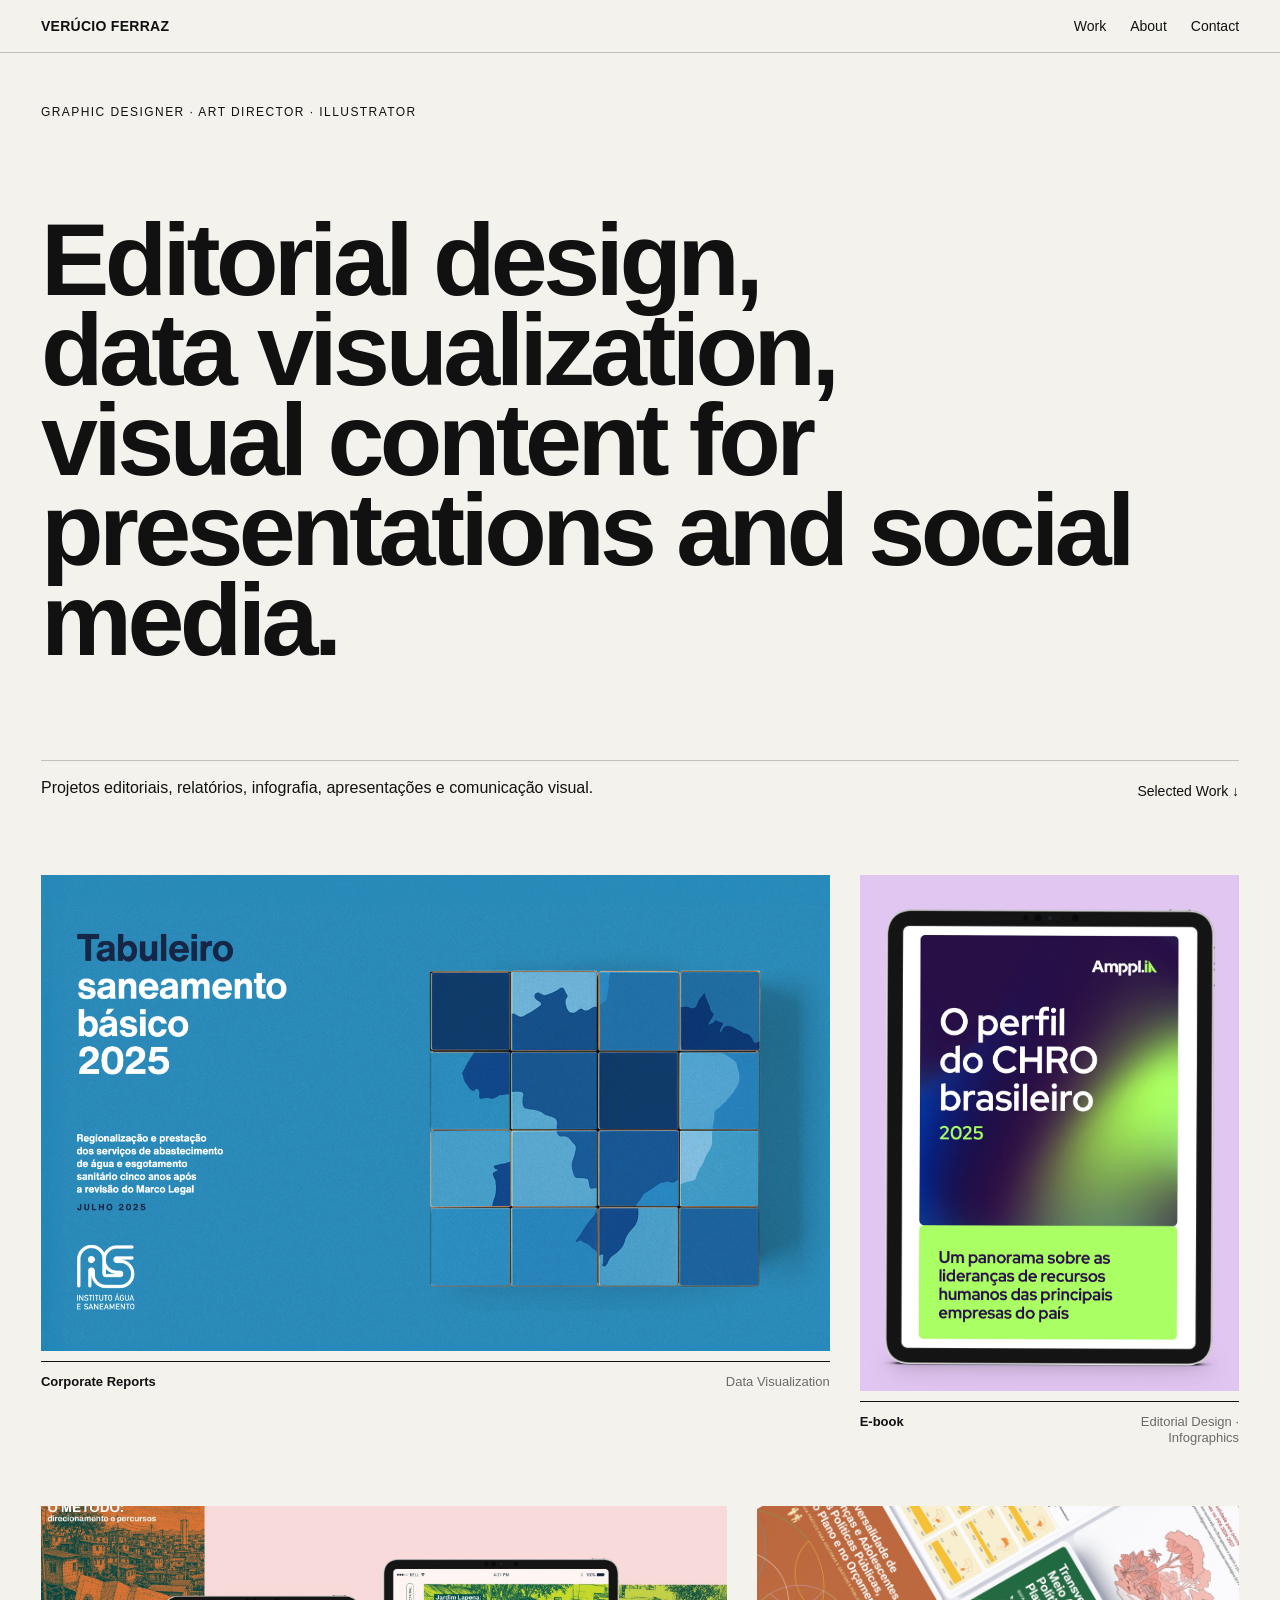
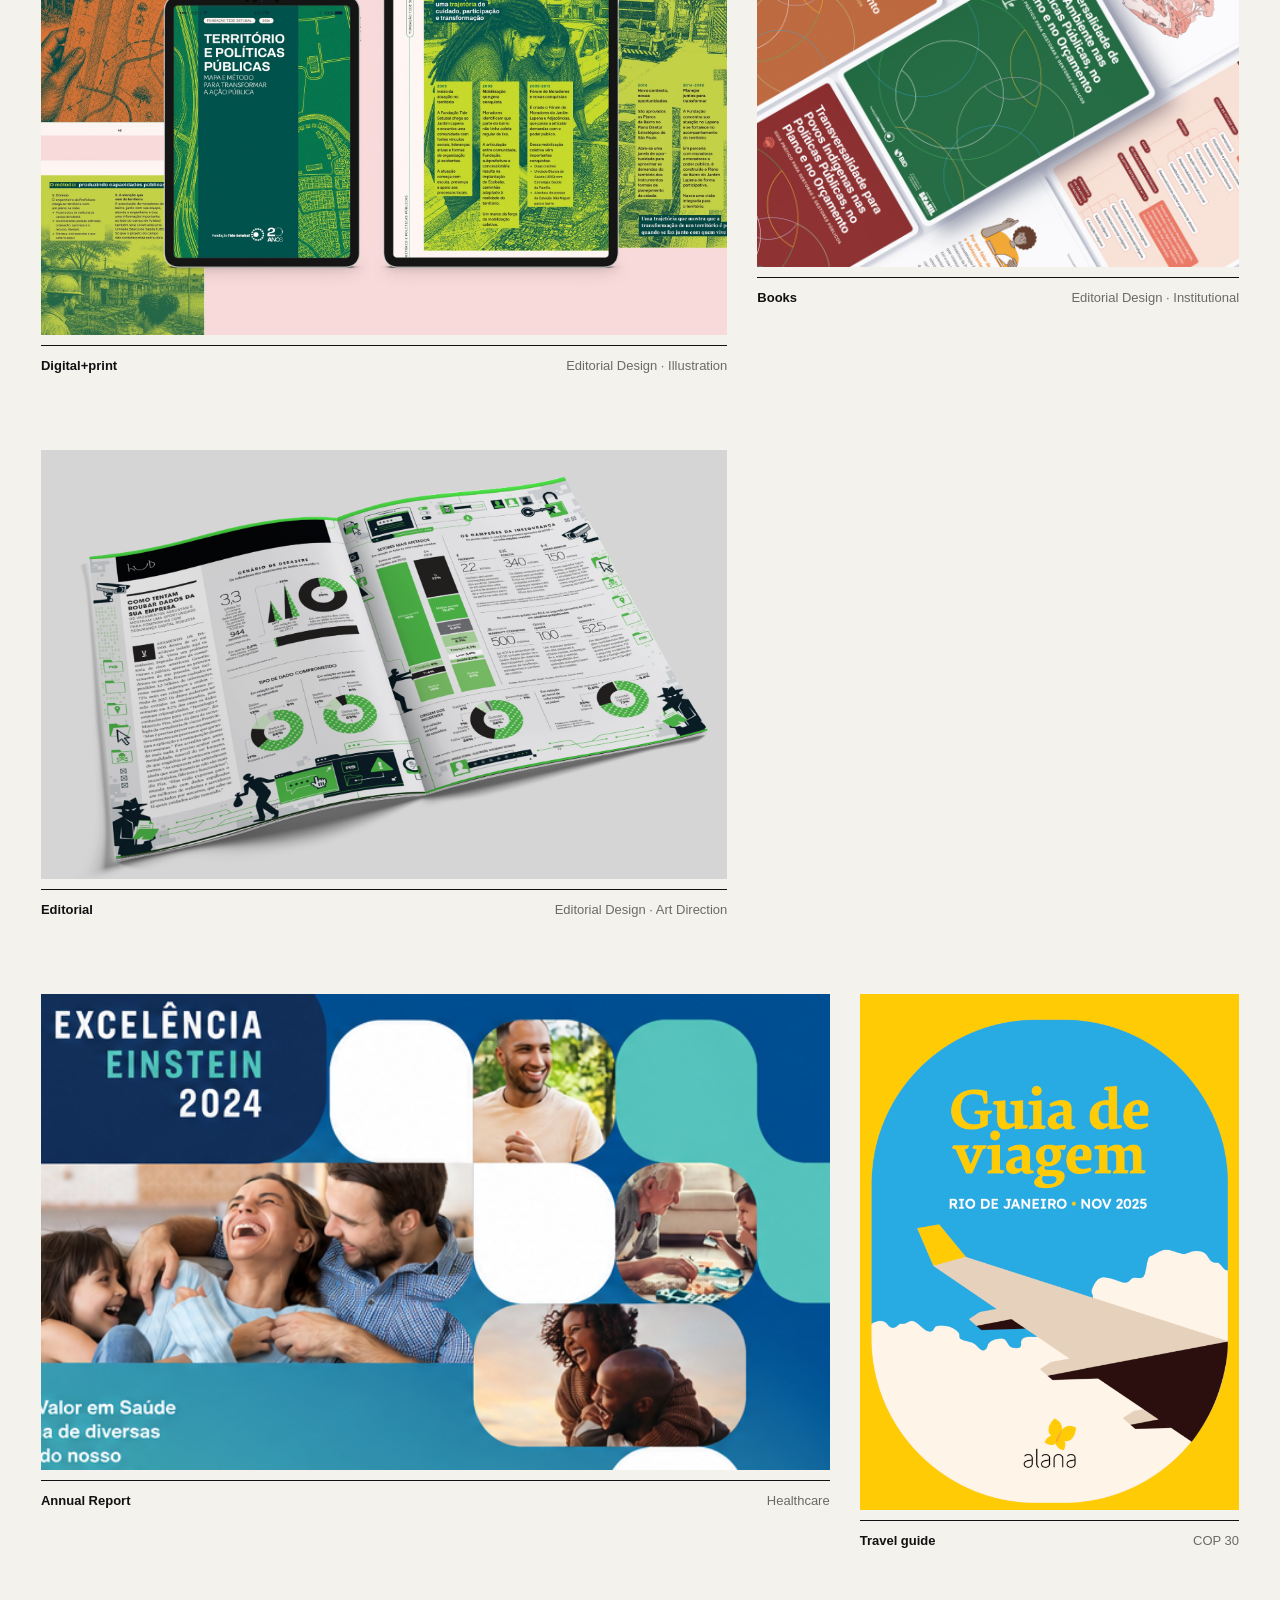
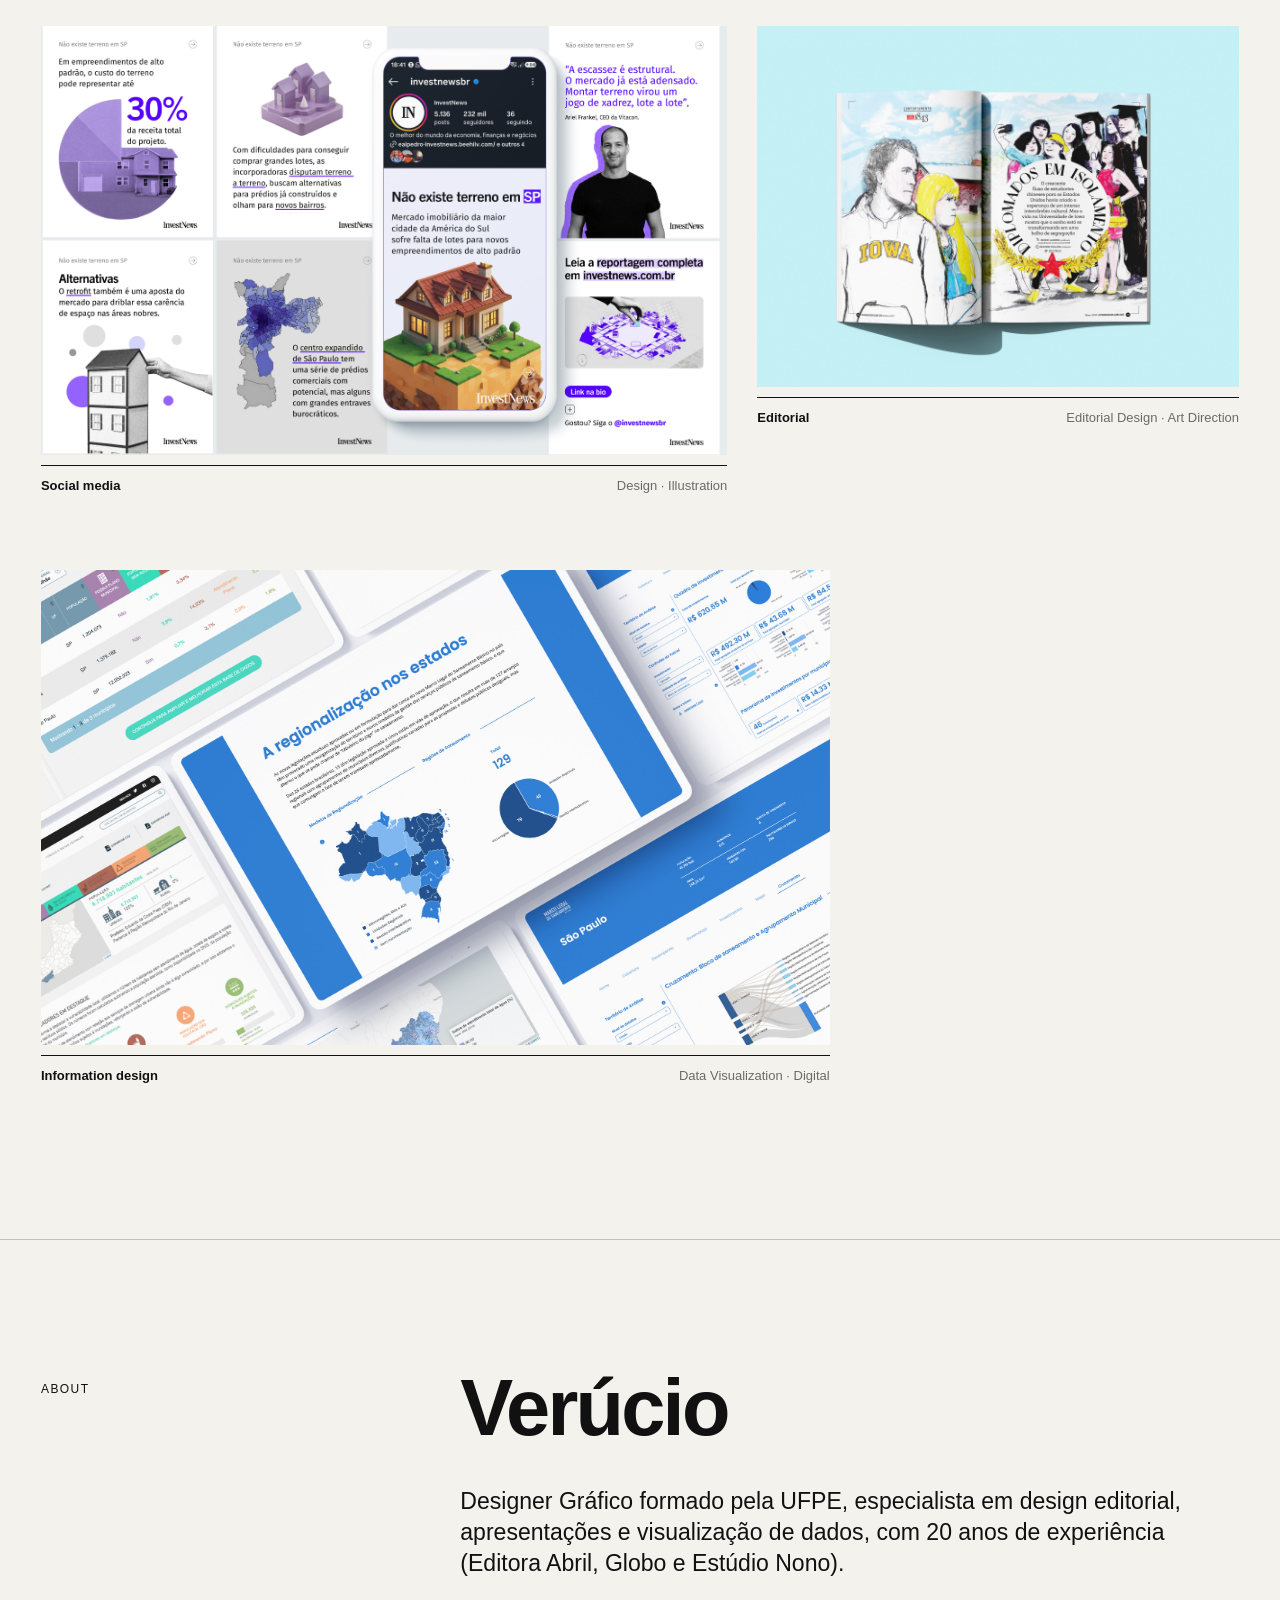
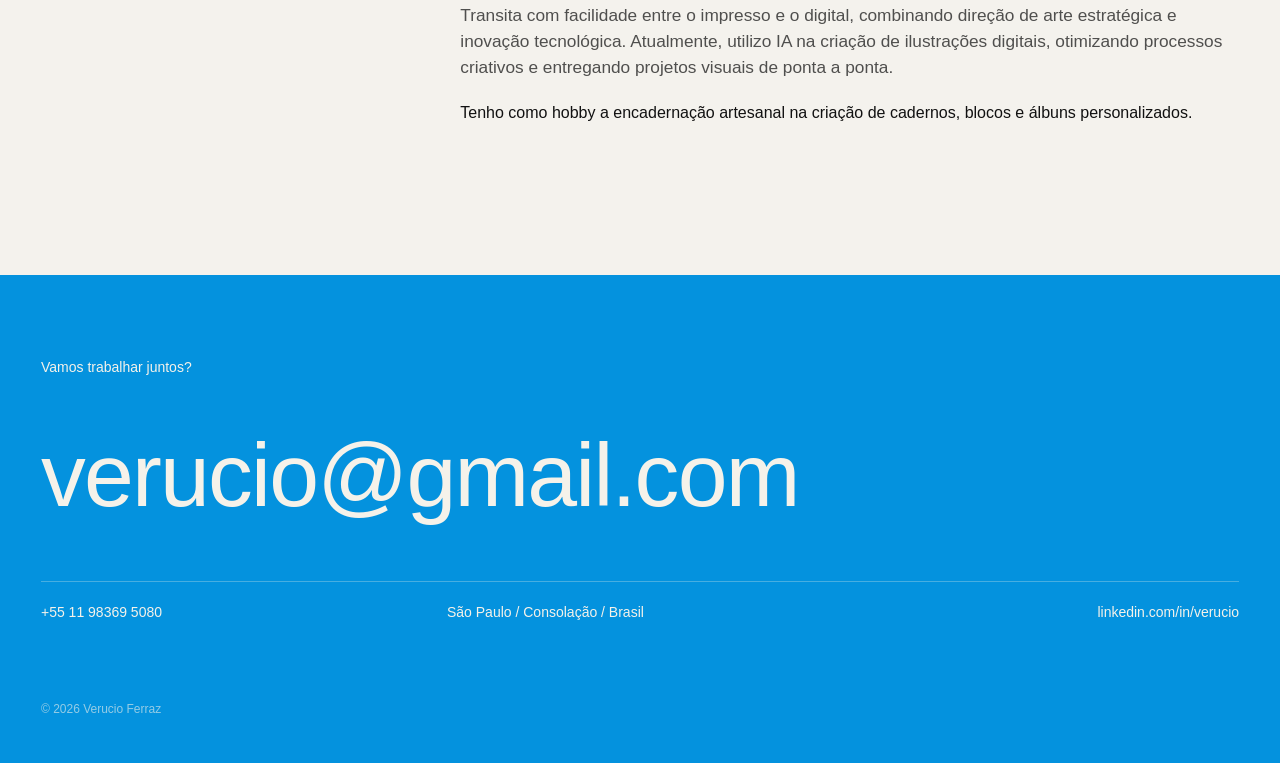
==== index.html @ 80534097 "Change report title to 'Corporate Reports'" ====
<!doctype html>
<html lang="pt-BR">
<head>
  <meta charset="utf-8">
  <meta name="viewport" content="width=device-width, initial-scale=1">
  <meta name="description" content="Portfólio de Verúcio Ferraz — Graphic Designer, Art Director e Illustrator.">
  <title>Verúcio Ferraz — Graphic Designer & Art Director</title>
  <link rel="stylesheet" href="style.css">
</head>
<body>
  <header class="topbar">
    <a class="brand" href="#top">VERÚCIO FERRAZ</a>
    <nav><a href="#work">Work</a><a href="#about">About</a><a href="#contact">Contact</a></nav>
  </header>

  <main id="top">
    <section class="hero hero-v7">
      <p class="eyebrow">Graphic Designer · Art Director · Illustrator</p>
      <h1>Editorial design,<br>data visualization,<br>visual content for presentations and social media.</h1>
      <div class="hero-foot">
        <p>Projetos editoriais, relatórios, infografia, apresentações e comunicação visual.</p>
        <a href="#work" class="arrow">Selected Work ↓</a>
      </div>
    </section>

    <section id="work" class="work" aria-label="Projetos selecionados">
      <!-- 01 | Report: edite o h2 (título), p (descrição) ou src (capa).
           project-N define a largura; art-* identifica o zoom no style.css; href abre o case. -->
      <article class="project project-8 art-tabuleiro">
        <a href="cases/report.html">
          <figure>
            <img src="images/tabuleiro-saneamento.png" alt="Report" loading="lazy">
          </figure>
          <div class="meta">
            <h2>Corporate Reports</h2>
            <p>Data Visualization</p>
          </div>
        </a>
      </article>

      <!-- 02 | Digital book: edite o h2 (título), p (descrição) ou src (capa).
           project-N define a largura; art-* identifica o zoom no style.css; href abre o case. -->
      <article class="project project-4 project-tall art-chro">
        <a href="cases/digital-book.html">
          <figure>
            <img src="images/perfil-chro-2025.png" alt="Digital book" loading="lazy">
          </figure>
          <div class="meta">
            <h2>E-book</h2>
            <p>Editorial Design · Infographics</p>
          </div>
        </a>
      </article>

      <!-- 03 | Digital+print: edite o h2 (título), p (descrição) ou src (capa).
           project-N define a largura; art-* identifica o zoom no style.css; href abre o case. -->
      <article class="project project-7 art-territorio">
        <a href="cases/digital-print.html">
          <figure>
            <img src="images/books-territorio-tide.jpg" alt="Books" loading="lazy">
          </figure>
          <div class="meta">
            <h2>Digital+print</h2>
            <p>Editorial Design · Illustration</p>
          </div>
        </a>
      </article>

      <!-- 04 | Books: edite o h2 (título), p (descrição) ou src (capa).
           project-N define a largura; art-* identifica o zoom no style.css; href abre o case. -->
      <article class="project project-5 art-transversalidade">
        <a href="cases/books.html">
          <figure>
            <img src="images/books-transversalidade.jpg" alt="Books" loading="lazy">
          </figure>
          <div class="meta">
            <h2>Books</h2>
            <p>Editorial Design · Institutional</p>
          </div>
        </a>
      </article>

      <!-- 05 | Infographics: edite o h2 (título), p (descrição) ou src (capa).
           project-N define a largura; art-* identifica o zoom no style.css; href abre o case. -->
      <article class="project project-7 art-epoca-info">
        <a href="cases/editorial-magazine.html">
          <figure>
            <img src="images/editorial-seguranca-digital.png" alt="Editorial magazine" loading="lazy">
          </figure>
          <div class="meta">
            <h2>Editorial</h2>
            <p>Editorial Design · Art Direction</p>
          </div>
        </a>
      </article>

      <!-- 06 | Annual Report: edite o h2 (título), p (descrição) ou src (capa).
           project-N define a largura; art-* identifica o zoom no style.css; href abre o case. -->
      <article class="project project-8 art-einstein">
        <a href="cases/annual-report.html">
          <figure>
            <img src="images/einstein-v6.png" alt="Annual Report" loading="lazy">
          </figure>
          <div class="meta">
            <h2>Annual Report</h2>
            <p>Healthcare</p>
          </div>
        </a>
      </article>

      <!-- 07 | Travel guide: edite o h2 (título), p (descrição) ou src (capa).
           project-N define a largura; art-* identifica o zoom no style.css; href abre o case. -->
      <article class="project project-4 project-tall art-alana">
        <a href="cases/travel-guide.html">
          <figure>
            <img src="images/guia-viagem-alana.png" alt="Travel guide" loading="lazy">
          </figure>
          <div class="meta">
            <h2>Travel guide</h2>
            <p>COP 30</p>
          </div>
        </a>
      </article>

      <!-- 08 | Social media: edite o h2 (título), p (descrição) ou src (capa).
           project-N define a largura; art-* identifica o zoom no style.css; href abre o case. -->
      <article class="project project-7 art-investnews">
        <a href="cases/social-media.html">
          <figure>
            <img src="images/Investnews-social-cover.jpg" alt="Social media" loading="lazy">
          </figure>
          <div class="meta">
            <h2>Social media</h2>
            <p>Design · Illustration</p>
          </div>
        </a>
      </article>

      <!-- 09 | Editorial: edite o h2 (título), p (descrição) ou src (capa).
           project-N define a largura; art-* identifica o zoom no style.css; href abre o case. -->
      <article class="project project-5 art-diplomados">
        <a href="cases/editorial.html">
          <figure>
            <img src="images/editorial-diplomados.jpg" alt="Editorial" loading="lazy">
          </figure>
          <div class="meta">
            <h2>Editorial</h2>
            <p>Editorial Design · Art Direction</p>
          </div>
        </a>
      </article>

      <!-- 10 | Information design: edite o h2 (título), p (descrição) ou src (capa).
           project-N define a largura; art-* identifica o zoom no style.css; href abre o case. -->
      <article class="project project-8 art-ias">
        <a href="cases/information-design.html">
          <figure>
            <img src="images/information-design-ias.png" alt="Information design" loading="lazy">
          </figure>
          <div class="meta">
            <h2>Information design</h2>
            <p>Data Visualization · Digital</p>
          </div>
        </a>
      </article>
    </section>

    <section id="about" class="about">
      <p class="section-label">About</p>
      <div>
        <h2>Verúcio</h2>
        <p>Designer Gráfico formado pela UFPE, especialista em design editorial, apresentações e visualização de dados, com 20 anos de experiência (Editora Abril, Globo e Estúdio Nono).</p>
        <p class="about-secondary">Transita com facilidade entre o impresso e o digital, combinando direção de arte estratégica e inovação tecnológica. Atualmente, utilizo IA na criação de ilustrações digitais, otimizando processos criativos e entregando projetos visuais de ponta a ponta.</p>
        
      </p>Tenho como hobby a encadernação artesanal na criação de cadernos, blocos e álbuns personalizados.
        </p>
     
      </div>
    </section>
  </main>

  <footer id="contact">
    <p>Vamos trabalhar juntos?</p>
    <a class="email" href="mailto:verucio@gmail.com">verucio@gmail.com</a>
    <div class="contact-details">
      <a href="tel:+5511983695080">+55 11 98369 5080</a>
      <span>São Paulo / Consolação / Brasil</span>
      <a href="https://www.linkedin.com/in/verucio" target="_blank" rel="noopener">linkedin.com/in/verucio</a>
    </div>
    <p class="small">© 2026 Verucio Ferraz</p>
  </footer>
</body>
</html>
---- style.css ----
:root{--bg:#f4f2ed;--ink:#111;--line:rgba(17,17,17,.22);--pad:clamp(20px,3.2vw,56px)}
*{box-sizing:border-box}html{scroll-behavior:smooth;scroll-padding-top:72px}body{margin:0;background:var(--bg);color:var(--ink);font-family:Arial,Helvetica,sans-serif}a{color:inherit;text-decoration:none}img{display:block;width:100%;height:auto}
.topbar{position:sticky;top:0;z-index:20;display:flex;justify-content:space-between;align-items:center;padding:18px var(--pad);background:rgba(244,242,237,.94);backdrop-filter:blur(12px);border-bottom:1px solid var(--line)}
.brand{font-size:14px;font-weight:800;letter-spacing:.02em}.topbar nav{display:flex;gap:24px;font-size:14px}.topbar nav a{transition:opacity .2s}.topbar nav a:hover{opacity:.5}
.hero{min-height:calc(100vh - 56px);padding:clamp(52px,6vw,92px) var(--pad) 28px;display:grid;grid-template-rows:auto 1fr auto;gap:28px}
.eyebrow,.section-label{font-size:12px;text-transform:uppercase;letter-spacing:.12em}.eyebrow{margin:0}
.hero h1{align-self:center;font-size:clamp(58px,8.4vw,132px);line-height:.88;letter-spacing:-.045em;margin:0;max-width:1200px;font-weight:700}
.hero-foot{display:flex;justify-content:space-between;align-items:end;border-top:1px solid var(--line);padding-top:16px;gap:30px}.hero-foot p{max-width:600px;margin:0;font-size:clamp(16px,1.25vw,20px);line-height:1.35}.arrow{font-size:14px;white-space:nowrap}
.hero-v7{min-height:clamp(640px,86vh,900px);padding-top:clamp(36px,4.1vw,64px)}.hero-v7 h1{font-size:clamp(58px,8vw,124px);max-width:1120px}

.work{padding:48px var(--pad) 130px;display:grid;grid-template-columns:repeat(12,minmax(0,1fr));gap:clamp(40px,4vw,64px) 30px;align-items:start}
.project-8{grid-column:span 8}.project-4{grid-column:span 4}.project-5{grid-column:span 5}.project-7{grid-column:span 7}
.project figure{margin:0;overflow:hidden;background:#ebe9e3;display:flex;align-items:center;justify-content:center;aspect-ratio:4/3}
.project-8 figure{aspect-ratio:16/9.65}.project-4.project-tall figure{aspect-ratio:3/4.08}.project-7 figure{aspect-ratio:16/10}.project-5 figure{aspect-ratio:4/3}
.project img{width:100%;height:100%;object-fit:contain;transition:transform .55s cubic-bezier(.2,.8,.2,1)}.project:hover img{transform:scale(1.012)}
.meta{display:flex;justify-content:space-between;align-items:flex-start;gap:22px;padding-top:12px;border-top:1px solid var(--ink);margin-top:10px;min-height:54px}.meta h2,.meta p{font-size:13px;line-height:1.25;margin:0}.meta h2{font-weight:700;max-width:58%}.meta p{text-align:right;opacity:.6;max-width:42%}

/* CAPAS DA HOME — ajuste somente transform:scale(...) para mudar o zoom.
   O valor normal aparece em .art-* img; :hover vale ao passar o mouse.
   No celular, a regra @media abaixo desativa esses zooms. */
.art-tabuleiro img{object-fit:cover;transform:scale(1.02)}
.art-tabuleiro:hover img{transform:scale(1.10)}

.art-chro img{object-fit:contain;transform:scale(1)}
.art-chro:hover img{transform:scale(1.012)}

.art-territorio img{object-fit:cover;transform:scale(1)}
.art-territorio:hover img{transform:scale(1.012)}

.art-transversalidade img{object-fit:cover;transform:scale(1)}
.art-transversalidade:hover img{transform:scale(1.012)}

.art-epoca-info img{object-fit:cover;transform:scale(1.04)}
.art-epoca-info:hover img{transform:scale(1.15)}

.art-einstein img{object-fit:cover;transform:scale(1.10)}
.art-einstein:hover img{transform:scale(1.15)}

.art-alana img{object-fit:cover;transform:scale(1.02)}
.art-alana:hover img{transform:scale(1.15)}

.art-investnews img{object-fit:cover;transform:scale(1.00)}
.art-investnews:hover img{transform:scale(1.12)}

.art-diplomados img{object-fit:cover;transform:scale(1.02)}
.art-diplomados:hover img{transform:scale(1.12)}

.art-ias img{object-fit:cover;transform:scale(1)}
.art-ias:hover img{transform:scale(1.012)}

.about{padding:130px var(--pad);border-top:1px solid var(--line);display:grid;grid-template-columns:4fr 8fr;gap:30px}.about h2{font-size:clamp(42px,6.2vw,92px);line-height:.95;letter-spacing:-.035em;margin:0 0 40px;max-width:1000px}.about div>p{font-size:clamp(18px,1.8vw,27px);line-height:1.35;max-width:850px}.about-secondary{margin-top:24px!important;font-size:clamp(16px,1.35vw,21px)!important;line-height:1.5!important;opacity:.72}
footer{background:#0492de;color:#f5f2ea;padding:70px var(--pad) 35px}footer>p:first-child{font-size:14px}.email{display:inline-block;font-size:clamp(38px,7vw,108px);letter-spacing:-.02em;margin:35px 0 54px}
.contact-details{border-top:1px solid rgba(245,242,234,.28);padding:22px 0 70px;display:grid;grid-template-columns:1fr 1fr 1fr;gap:20px;font-size:14px}.contact-details a:last-child{text-align:right}.small{font-size:12px;opacity:.6}

.case-page{padding:70px var(--pad) 120px}.case-head{display:grid;grid-template-columns:4fr 8fr;gap:30px;border-bottom:1px solid var(--line);padding-bottom:60px;margin-bottom:50px}.case-head h1{font-size:clamp(52px,8vw,120px);line-height:.9;letter-spacing:-.045em;margin:0}.case-head p{font-size:clamp(18px,1.6vw,24px);line-height:1.4;margin:0;max-width:720px}.case-grid{display:grid;grid-template-columns:repeat(2,1fr);gap:18px}.case-grid figure{margin:0;background:#ebe9e3}.case-grid .wide{grid-column:1/-1}.back{display:inline-block;margin-bottom:45px;font-size:14px}

.open-image {
  display: block;
  cursor: zoom-in;
}

.image-lightbox {
  position: fixed;
  max-width: 94vw;
  max-height: 94vh;
  padding: 36px 12px 12px;
  border: 0;
  background: #f4f2ed;
}

.image-lightbox::backdrop {
  background: rgba(0, 0, 0, .85);
}

.image-lightbox img {
  display: block;
  width: auto;
  max-width: 100%;
  max-height: calc(94vh - 48px);
  object-fit: contain;
}

.lightbox-close {
  position: absolute;
  top: 0;
  right: 8px;
  border: 0;
  background: transparent;
  font: 32px Arial, sans-serif;
  cursor: pointer;
}

@media(max-width:800px){
 .topbar{padding-top:15px;padding-bottom:15px}.topbar nav{gap:14px}
 .hero,.hero-v7{min-height:calc(100svh - 52px);padding-top:38px;padding-bottom:24px;gap:22px}.hero h1,.hero-v7 h1{font-size:clamp(47px,13.5vw,74px);line-height:.9}
 .hero-foot{display:block}.arrow{display:inline-block;margin-top:22px}
 .work{display:block;padding-top:34px;padding-bottom:70px}.project{margin-bottom:40px}.project figure,.project-8 figure,.project-7 figure,.project-5 figure,.project-4.project-tall figure{aspect-ratio:auto}.project img{height:auto;object-fit:contain;transform:none!important}
 .meta{display:block;min-height:0}.meta h2,.meta p{max-width:none}.meta p{text-align:left;margin-top:5px}
 .about{display:block;padding:80px var(--pad)}.section-label{margin-bottom:40px}.about-secondary{margin-top:18px!important}
 .email{font-size:clamp(29px,9vw,54px)}.contact-details{grid-template-columns:1fr;gap:12px}.contact-details a:last-child{text-align:left}
 .case-page{padding-top:45px}.case-head{display:block}.case-head h1{margin-bottom:28px}.case-grid{grid-template-columns:1fr}
}

/* Ajustes locais dos cases e das duas molduras: mantidos após @media. */
.case-head {
  align-items: end;
}
.art-tabuleiro figure,
.art-alana figure {
  padding: 0;
}

.art-tabuleiro figure img,
.art-alana figure img {
  display: block;
  width: 100%;
  height: 100%;
  object-fit: cover;
}
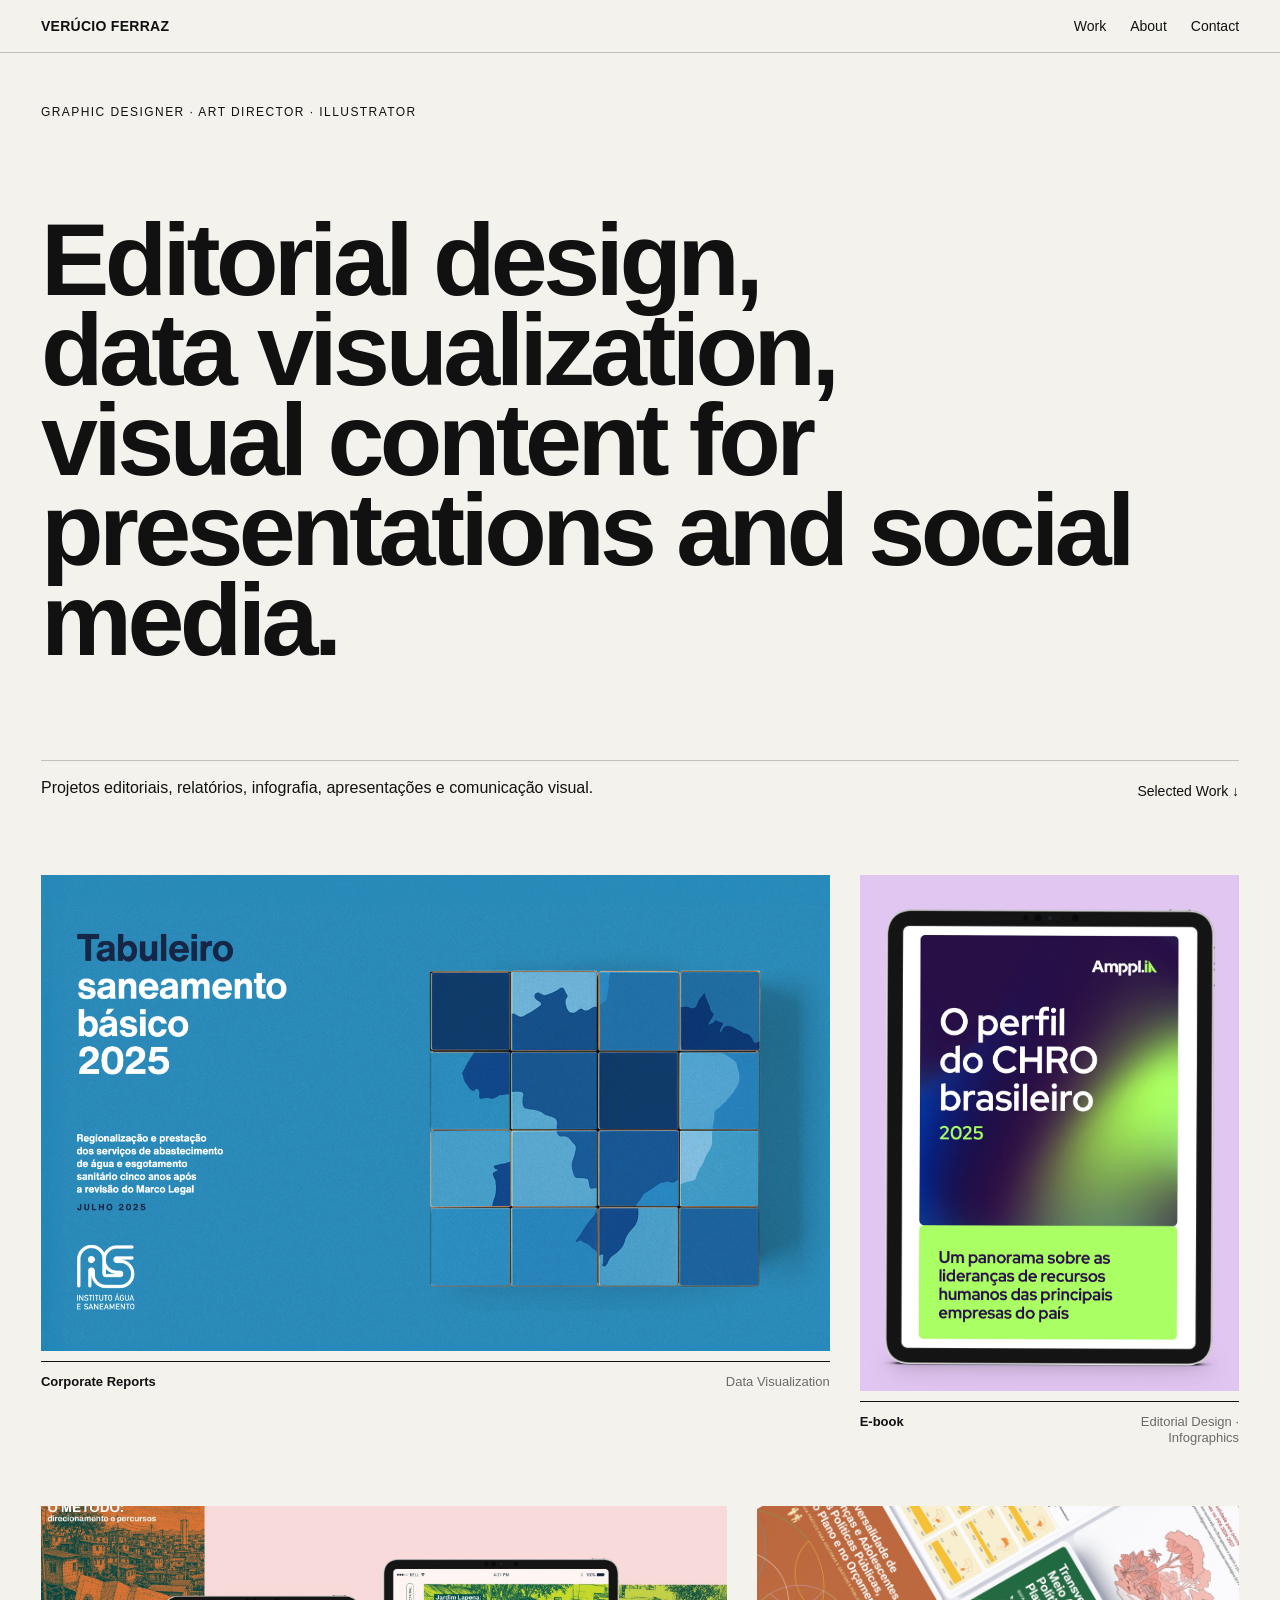
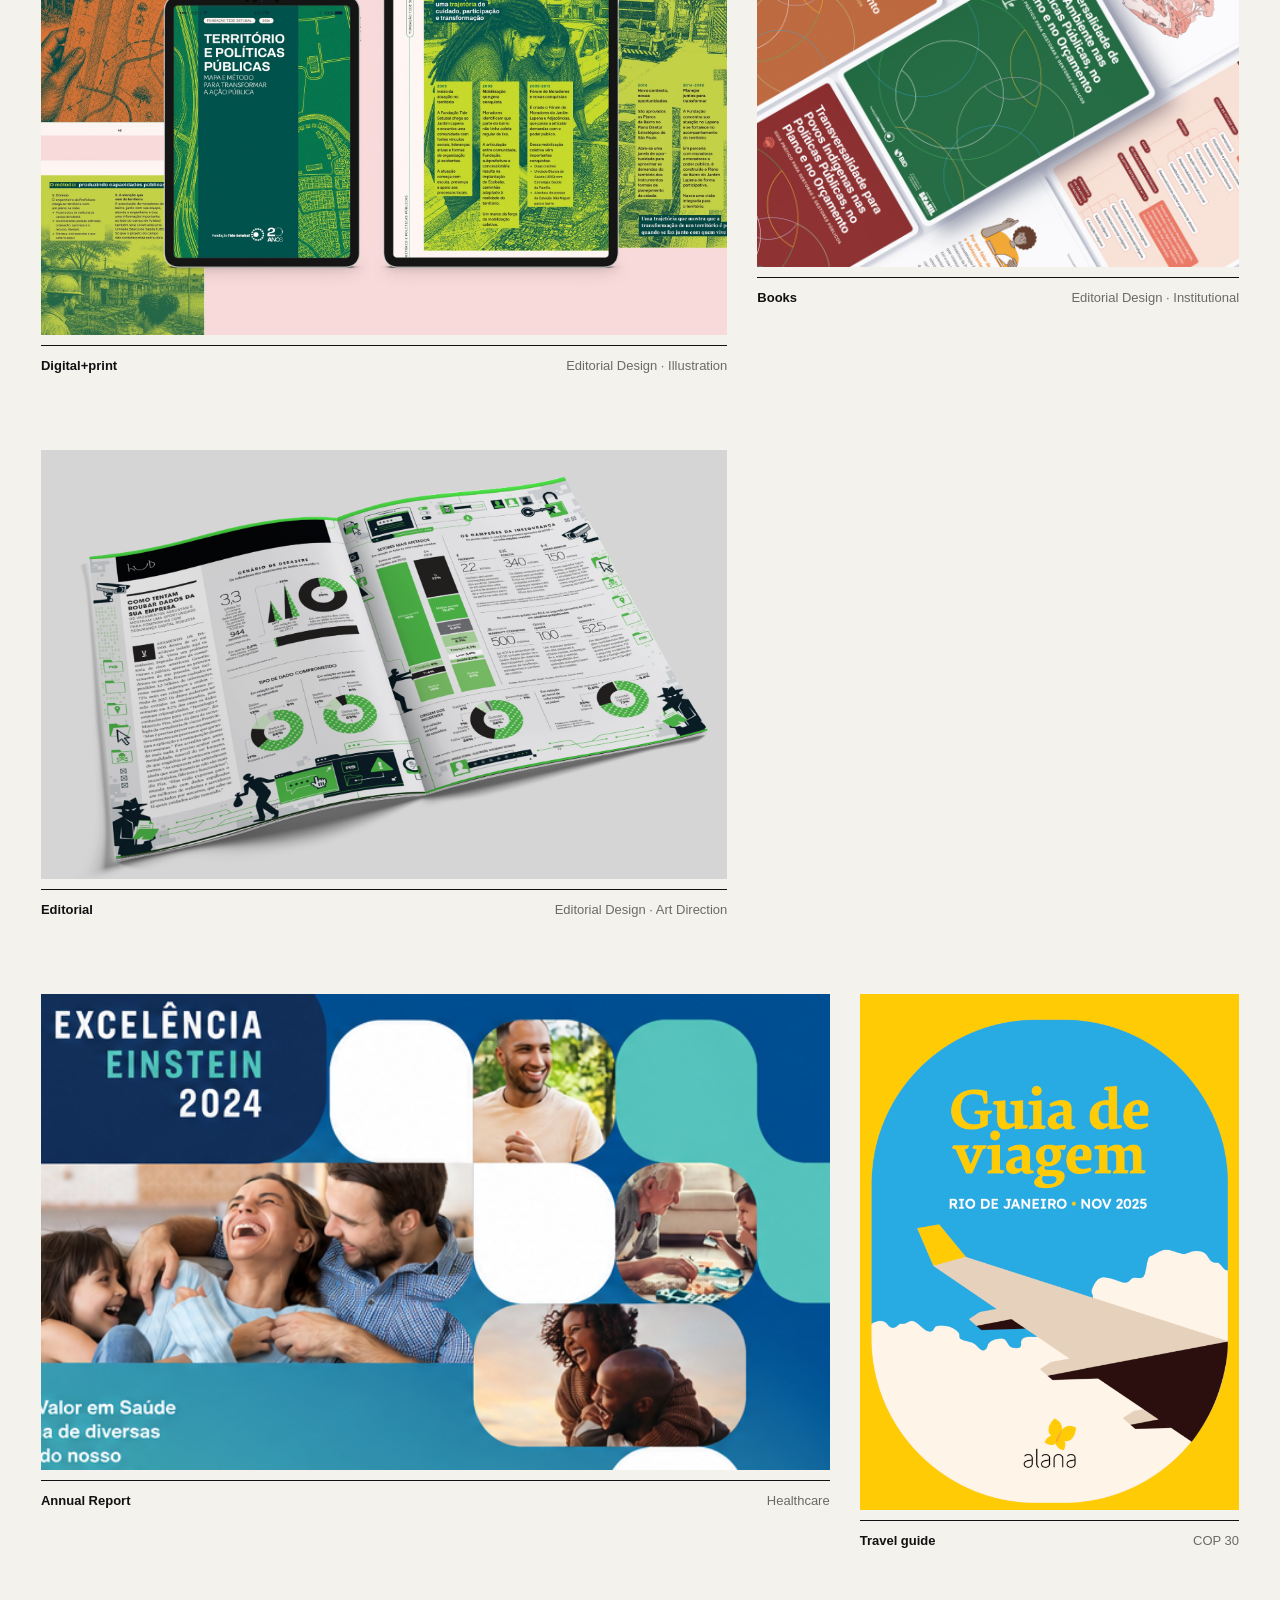
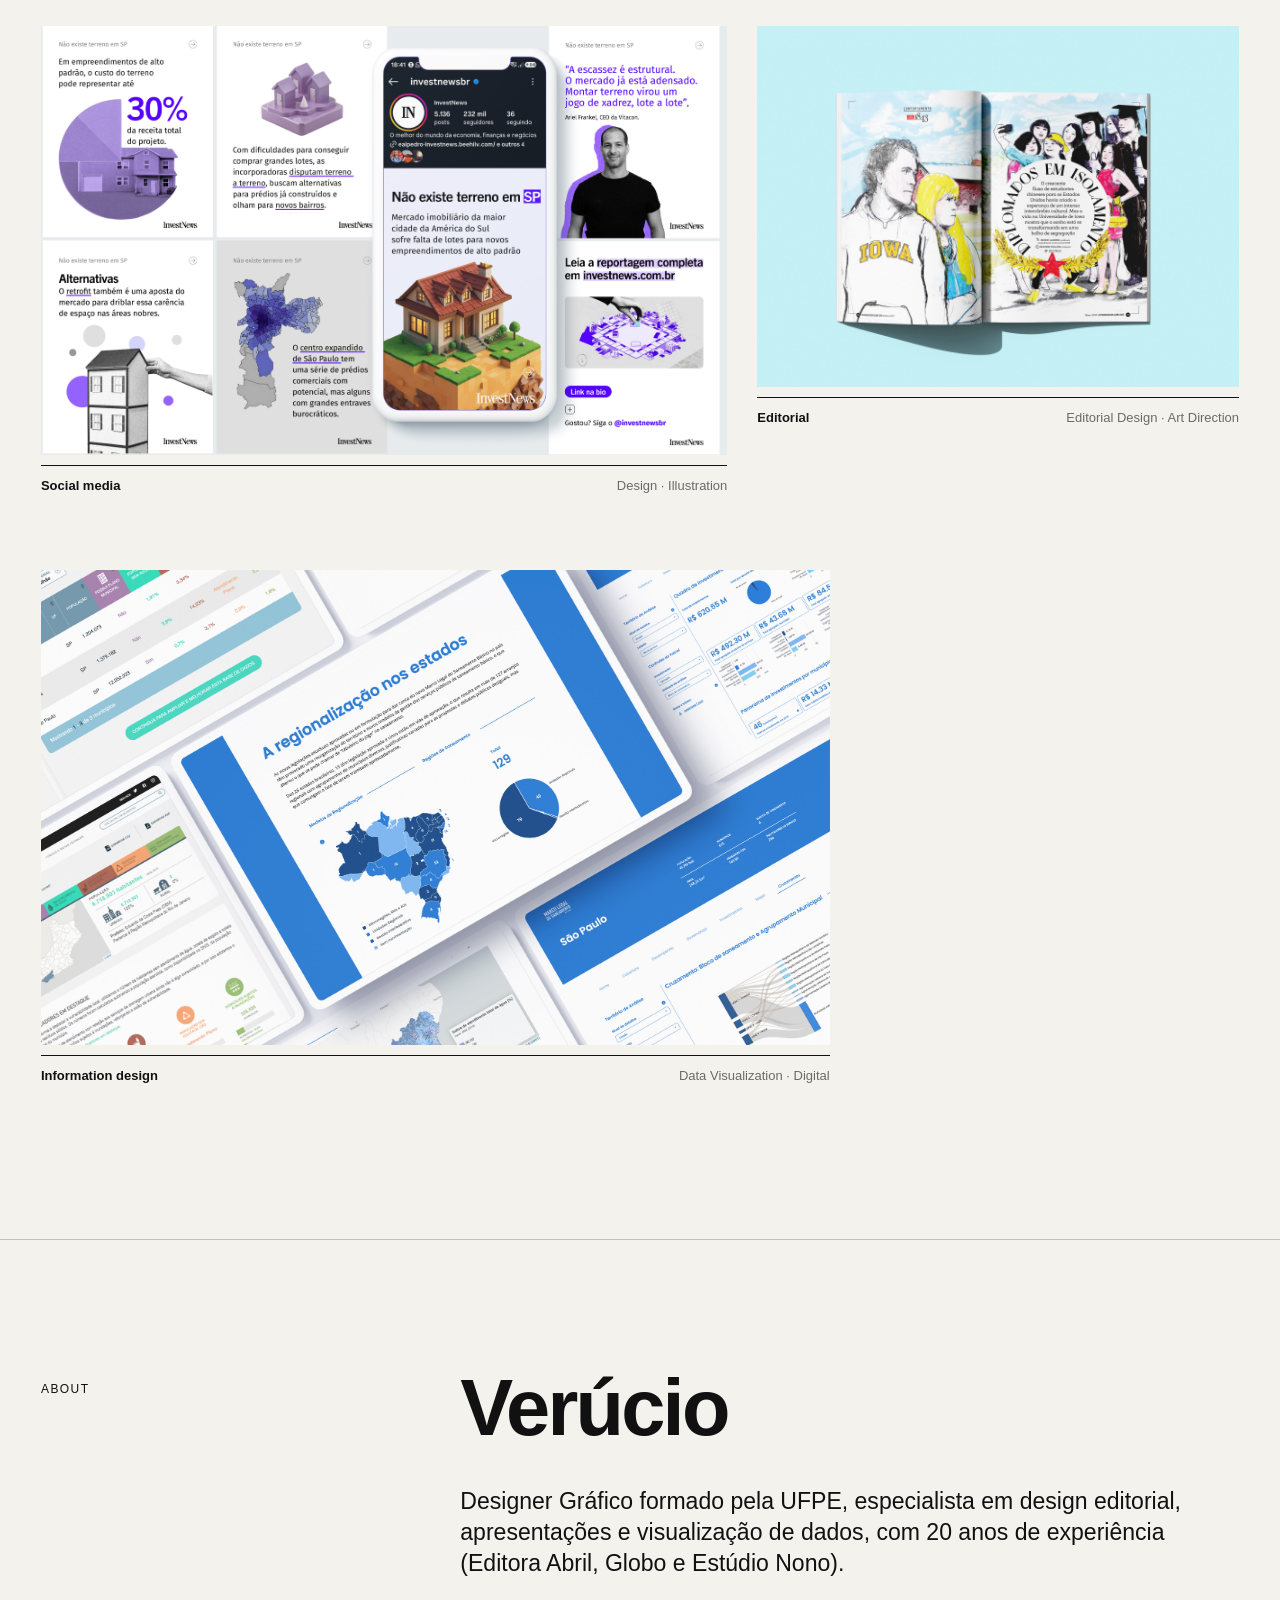
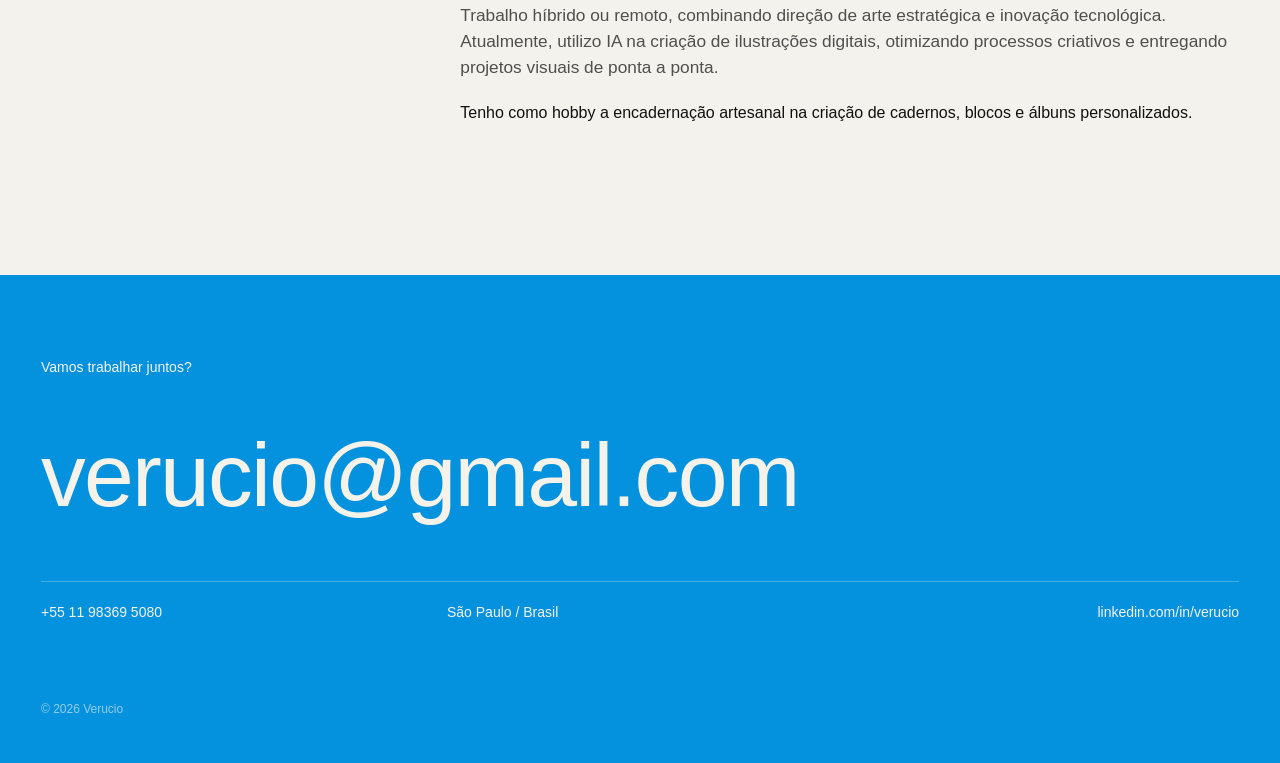
==== commit 992b7618: "Update index.html" ====
--- a/index.html
+++ b/index.html
@@ -170,7 +170,7 @@
       <div>
         <h2>Verúcio</h2>
         <p>Designer Gráfico formado pela UFPE, especialista em design editorial, apresentações e visualização de dados, com 20 anos de experiência (Editora Abril, Globo e Estúdio Nono).</p>
-        <p class="about-secondary">Transita com facilidade entre o impresso e o digital, combinando direção de arte estratégica e inovação tecnológica. Atualmente, utilizo IA na criação de ilustrações digitais, otimizando processos criativos e entregando projetos visuais de ponta a ponta.</p>
+        <p class="about-secondary">Trabalho híbrido ou remoto, combinando direção de arte estratégica e inovação tecnológica. Atualmente, utilizo IA na criação de ilustrações digitais, otimizando processos criativos e entregando projetos visuais de ponta a ponta.</p>
         
       </p>Tenho como hobby a encadernação artesanal na criação de cadernos, blocos e álbuns personalizados.
         </p>
@@ -184,10 +184,10 @@
     <a class="email" href="mailto:verucio@gmail.com">verucio@gmail.com</a>
     <div class="contact-details">
       <a href="tel:+5511983695080">+55 11 98369 5080</a>
-      <span>São Paulo / Consolação / Brasil</span>
+      <span>São Paulo / Brasil</span>
       <a href="https://www.linkedin.com/in/verucio" target="_blank" rel="noopener">linkedin.com/in/verucio</a>
     </div>
-    <p class="small">© 2026 Verucio Ferraz</p>
+    <p class="small">© 2026 Verucio</p>
   </footer>
 </body>
 </html>
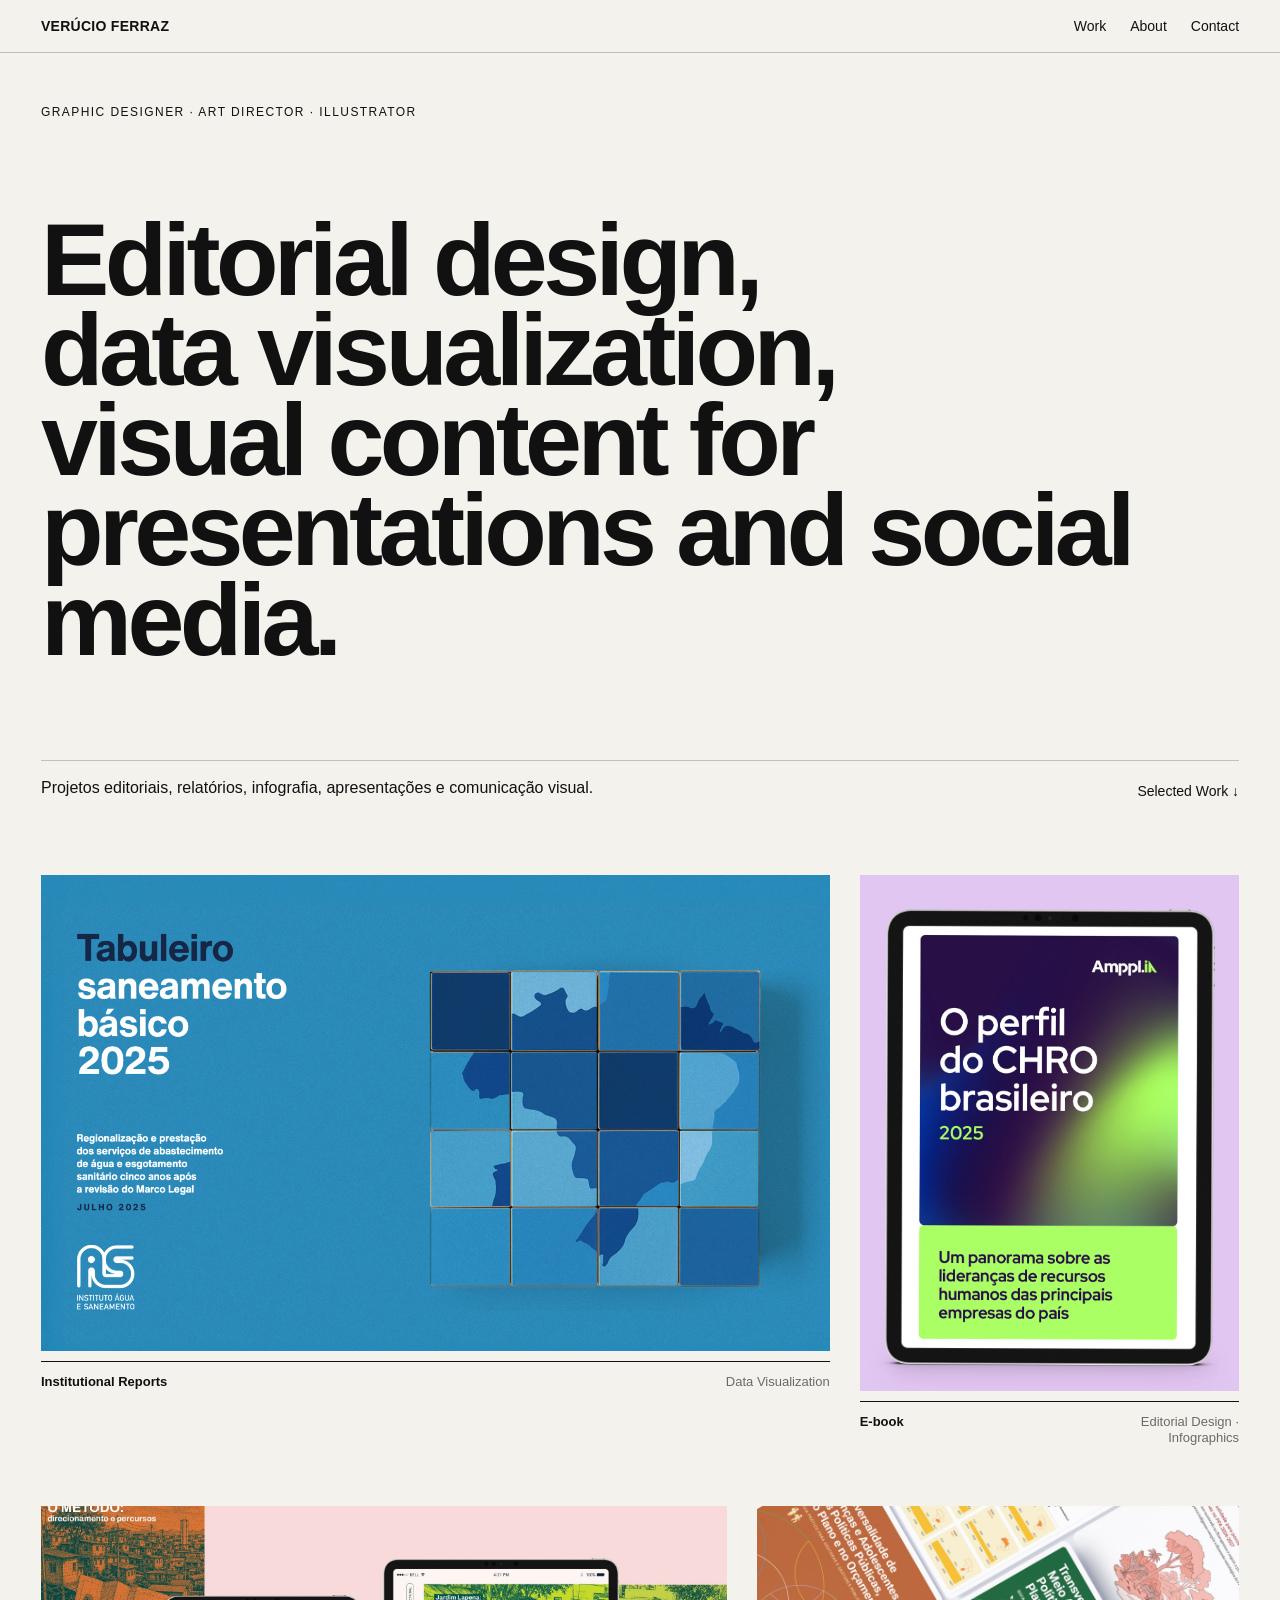
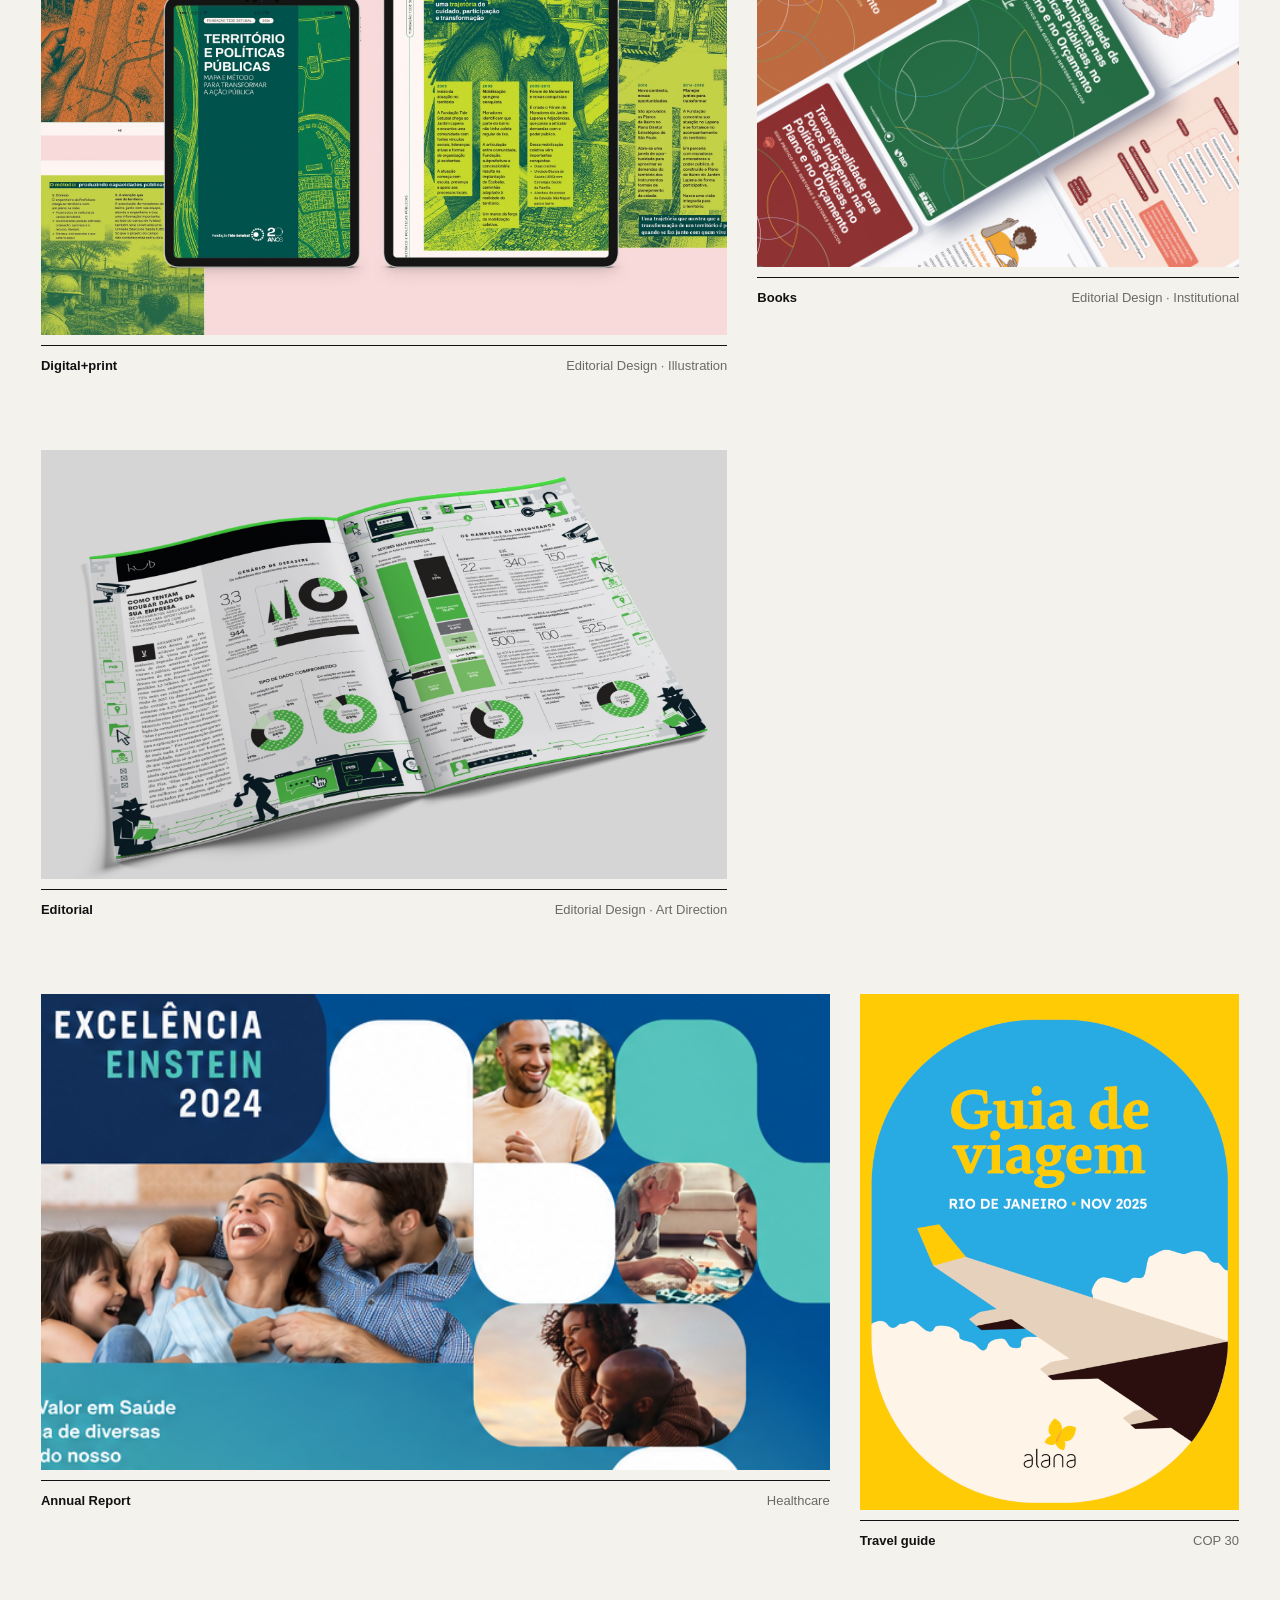
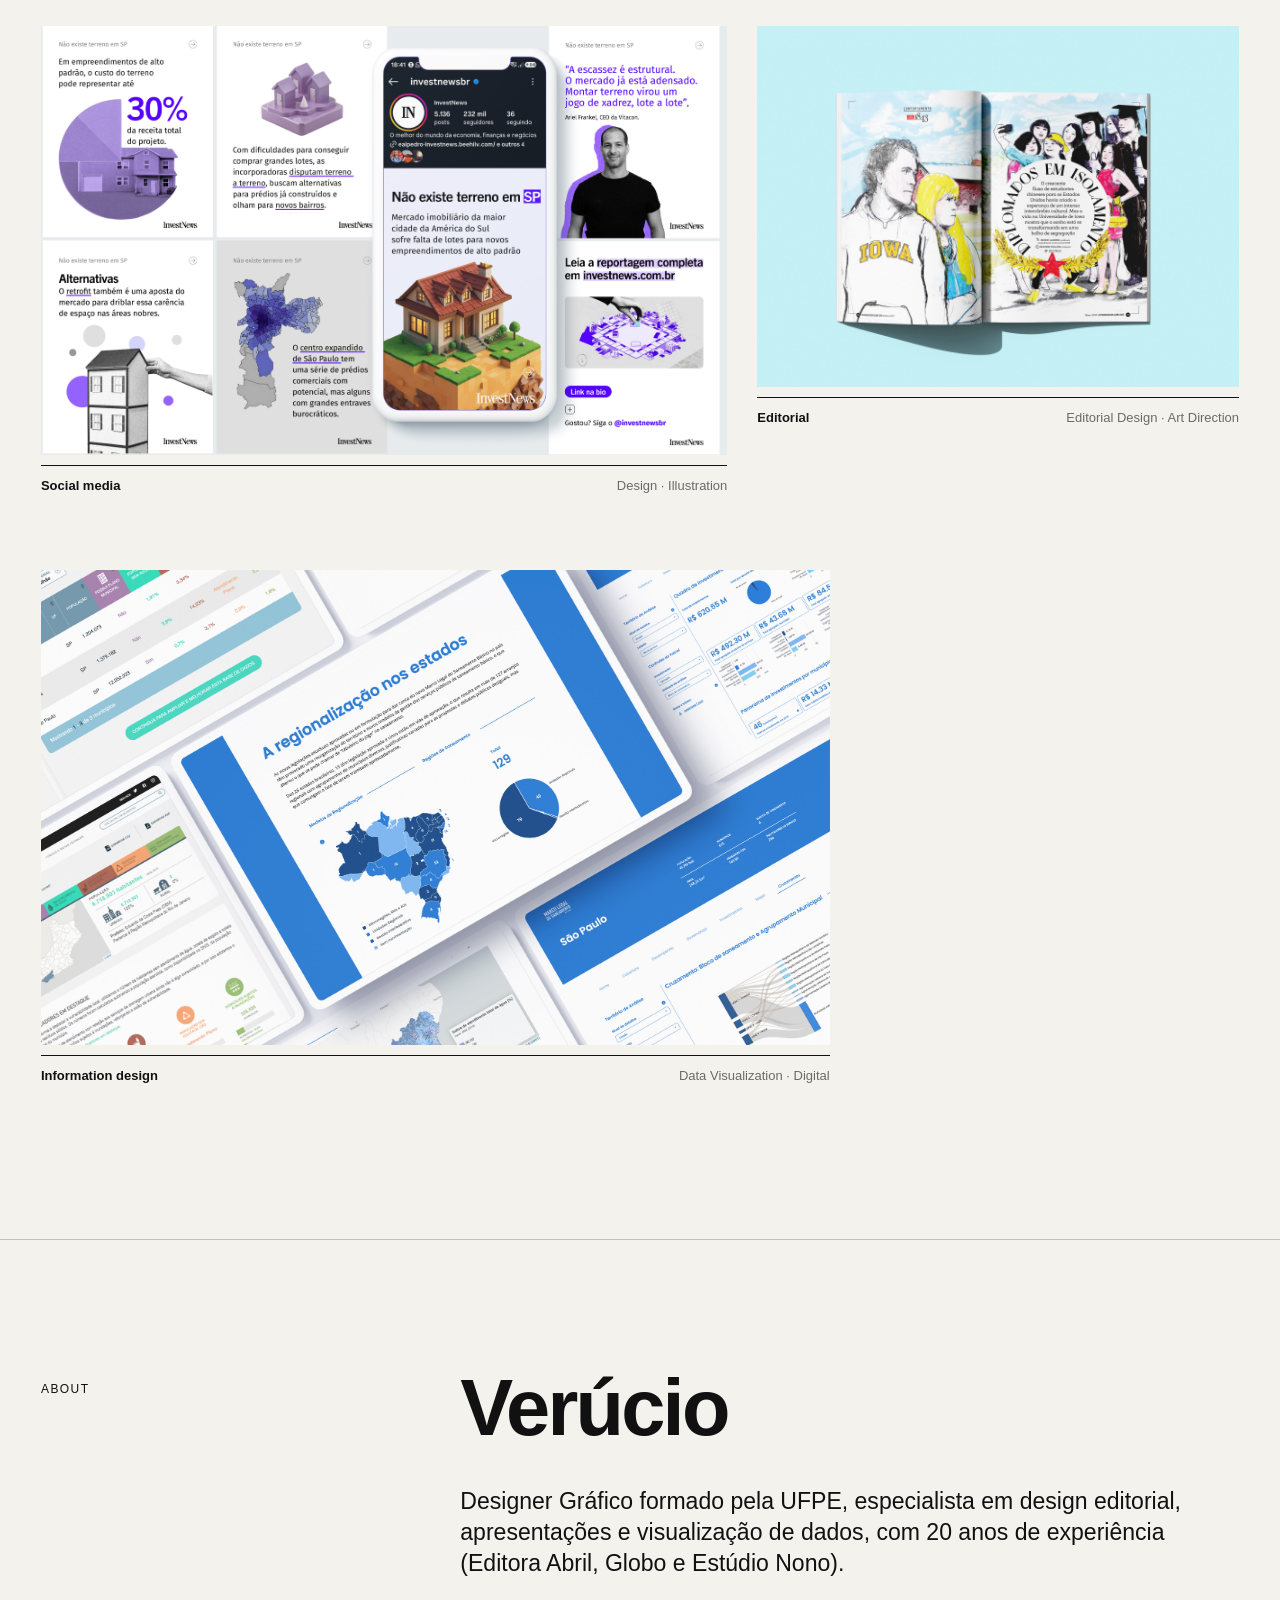
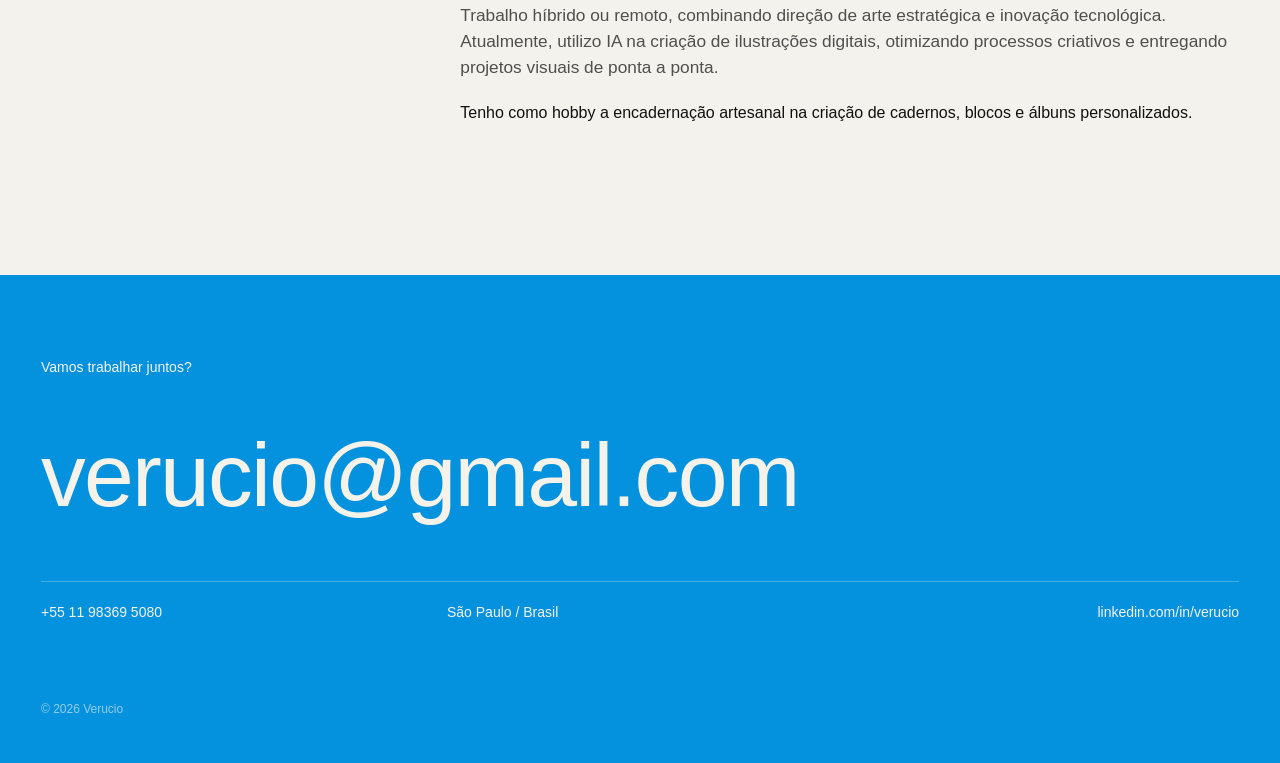
==== commit df26203e: "Change heading from 'Corporate Reports' to 'Institutional Reports'" ====
--- a/index.html
+++ b/index.html
@@ -32,7 +32,7 @@
             <img src="images/tabuleiro-saneamento.png" alt="Report" loading="lazy">
           </figure>
           <div class="meta">
-            <h2>Corporate Reports</h2>
+            <h2>Institutional Reports</h2>
             <p>Data Visualization</p>
           </div>
         </a>
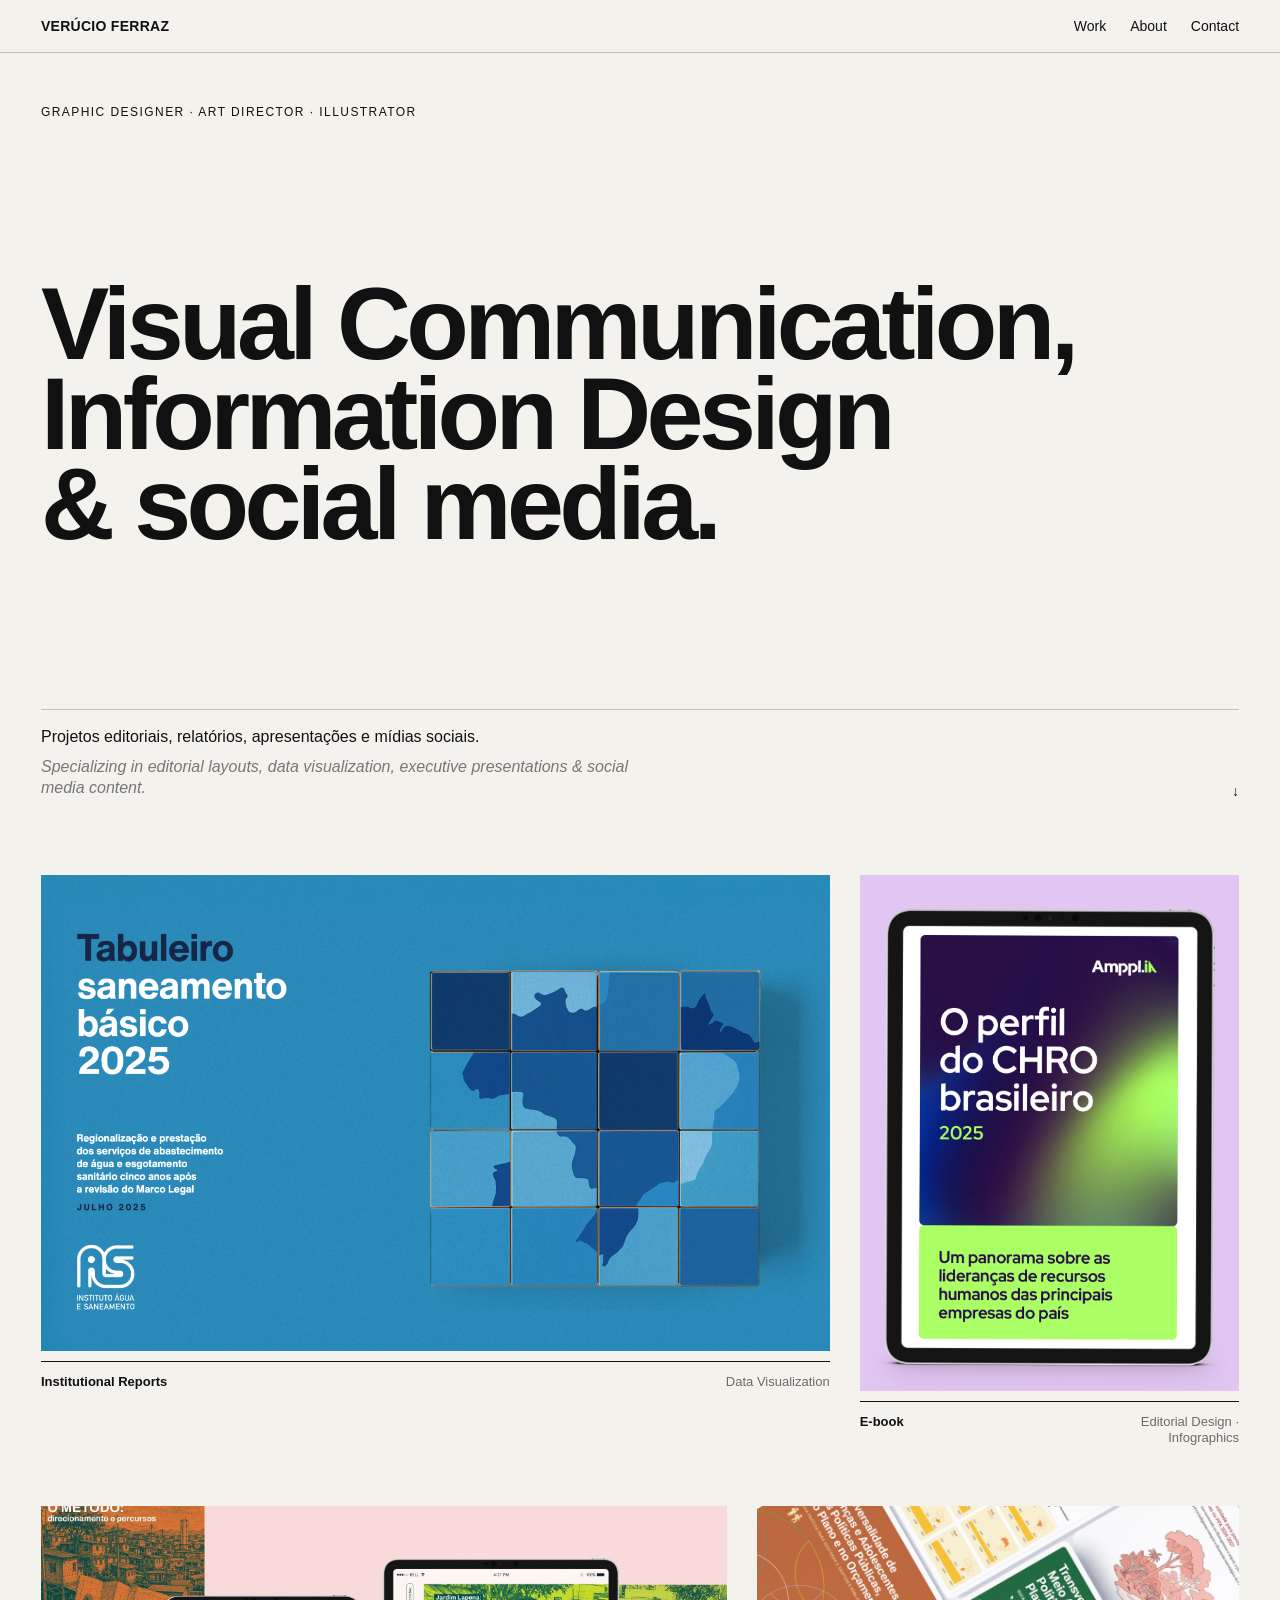
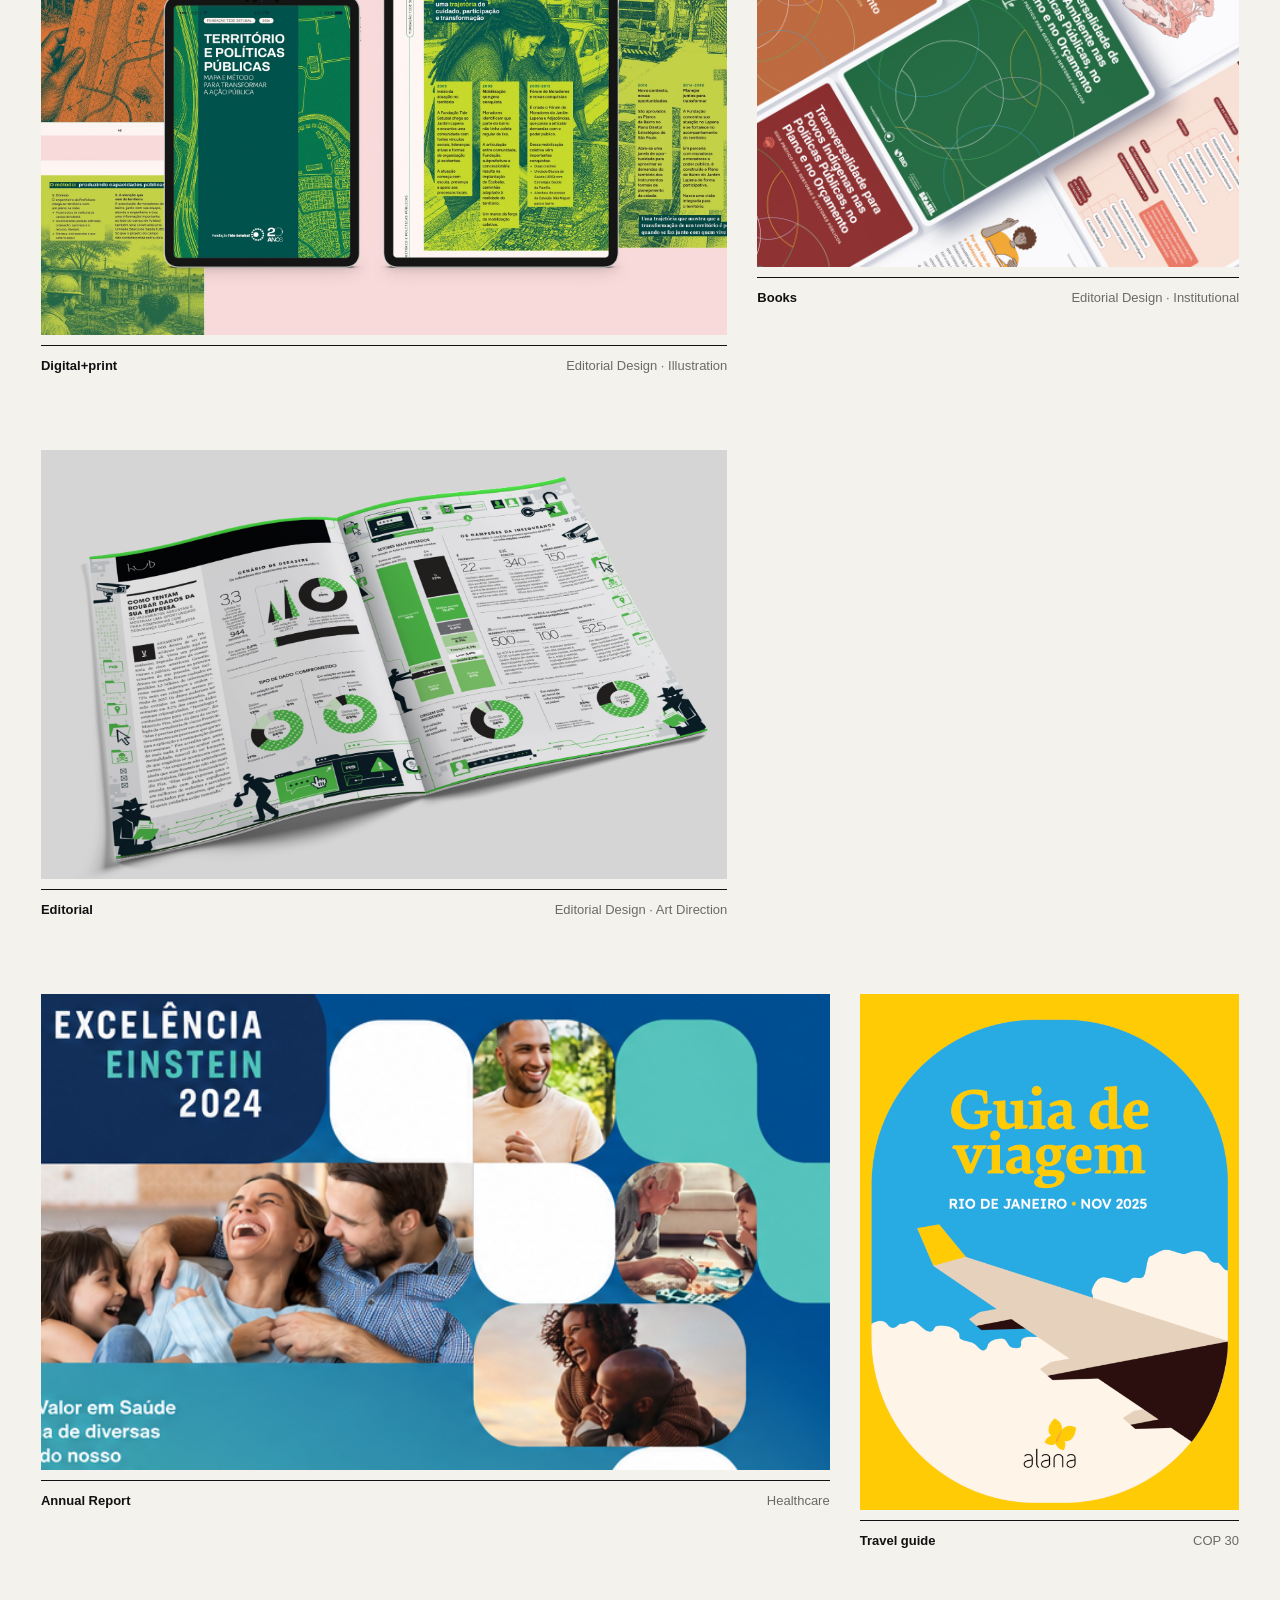
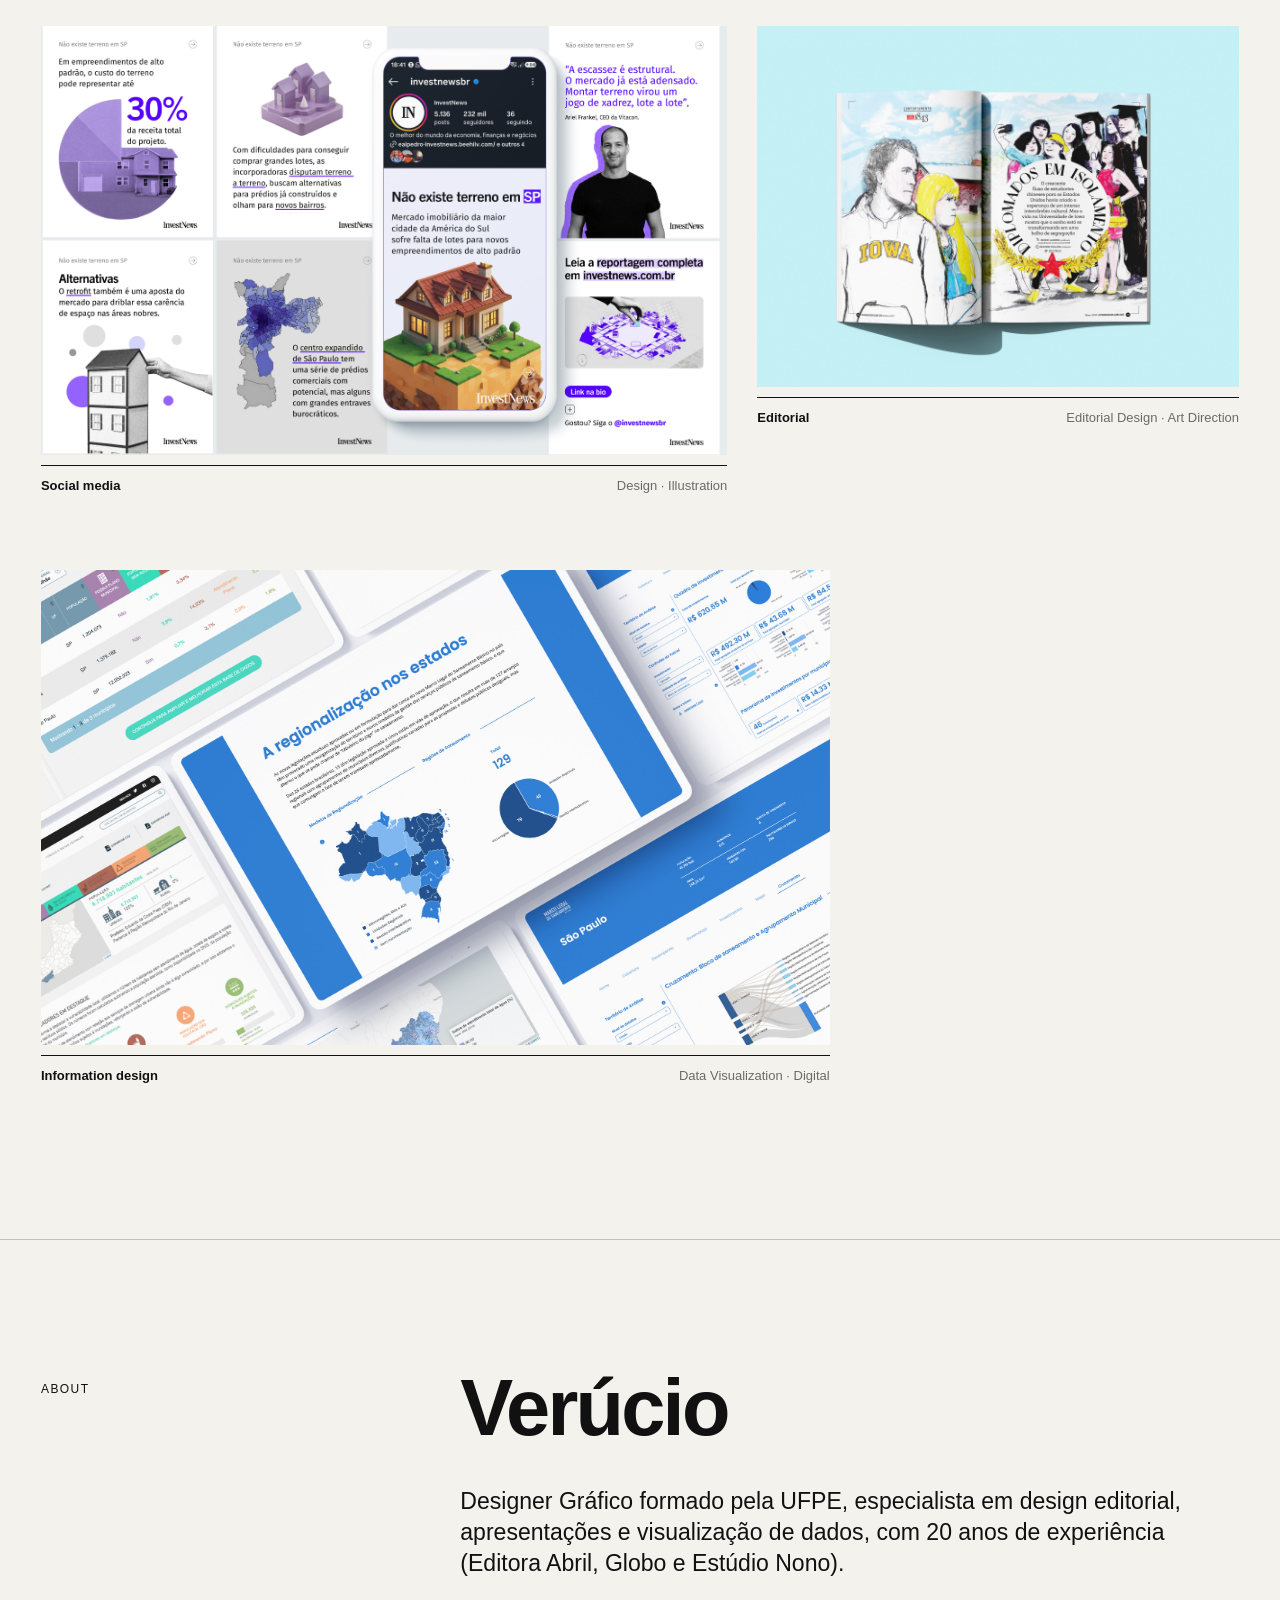
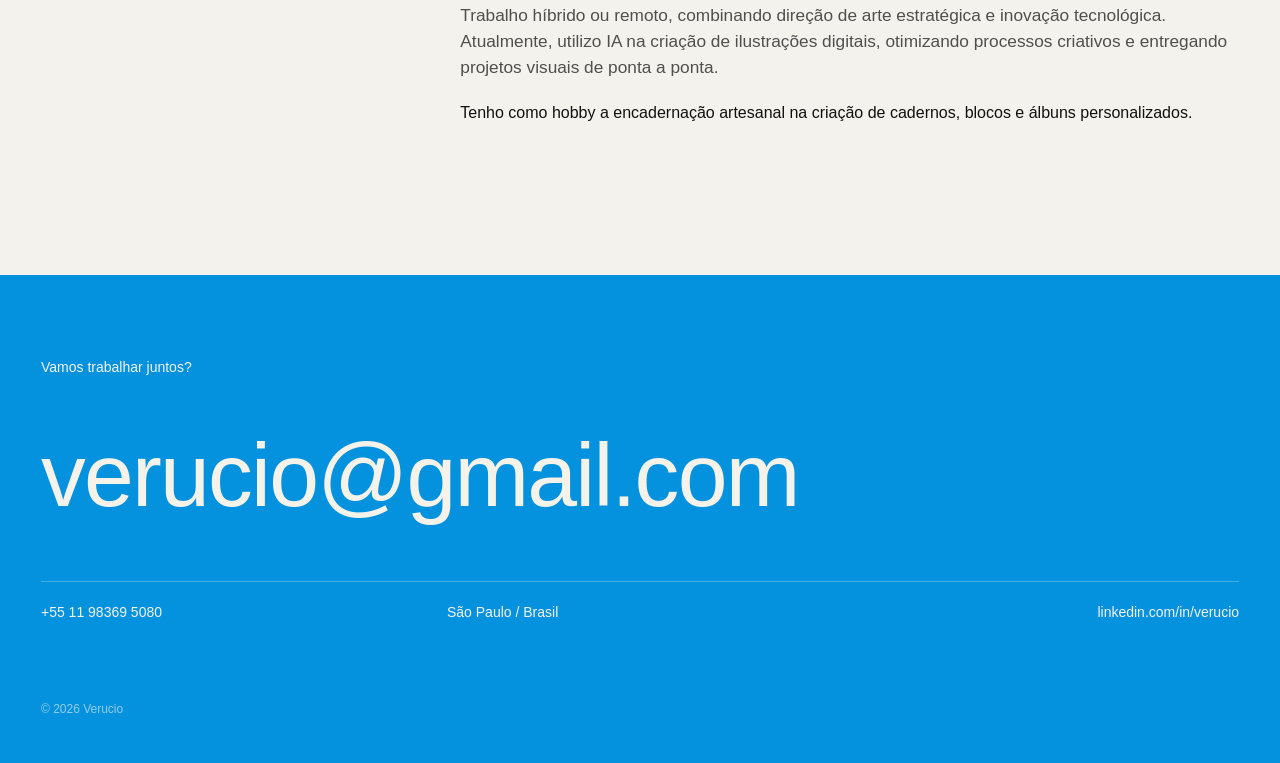
==== commit dba063aa: "Update index.html" ====
--- a/index.html
+++ b/index.html
@@ -16,11 +16,16 @@
   <main id="top">
     <section class="hero hero-v7">
       <p class="eyebrow">Graphic Designer · Art Director · Illustrator</p>
-      <h1>Editorial design,<br>data visualization,<br>visual content for presentations and social media.</h1>
+      <h1>Visual Communication,<br>Information Design<br>& social media.</h1>
       <div class="hero-foot">
-        <p>Projetos editoriais, relatórios, infografia, apresentações e comunicação visual.</p>
-        <a href="#work" class="arrow">Selected Work ↓</a>
-      </div>
+         <div>
+    <p>Projetos editoriais, relatórios, apresentações e mídias sociais.</p>
+    <p style="margin-top: 8px; color: #777; font-style: italic;">
+      Specializing in editorial layouts, data visualization, executive presentations & social media content.
+    </p>
+  </div>
+  <a href="#work" class="arrow">↓</a>
+</div>
     </section>
 
     <section id="work" class="work" aria-label="Projetos selecionados">
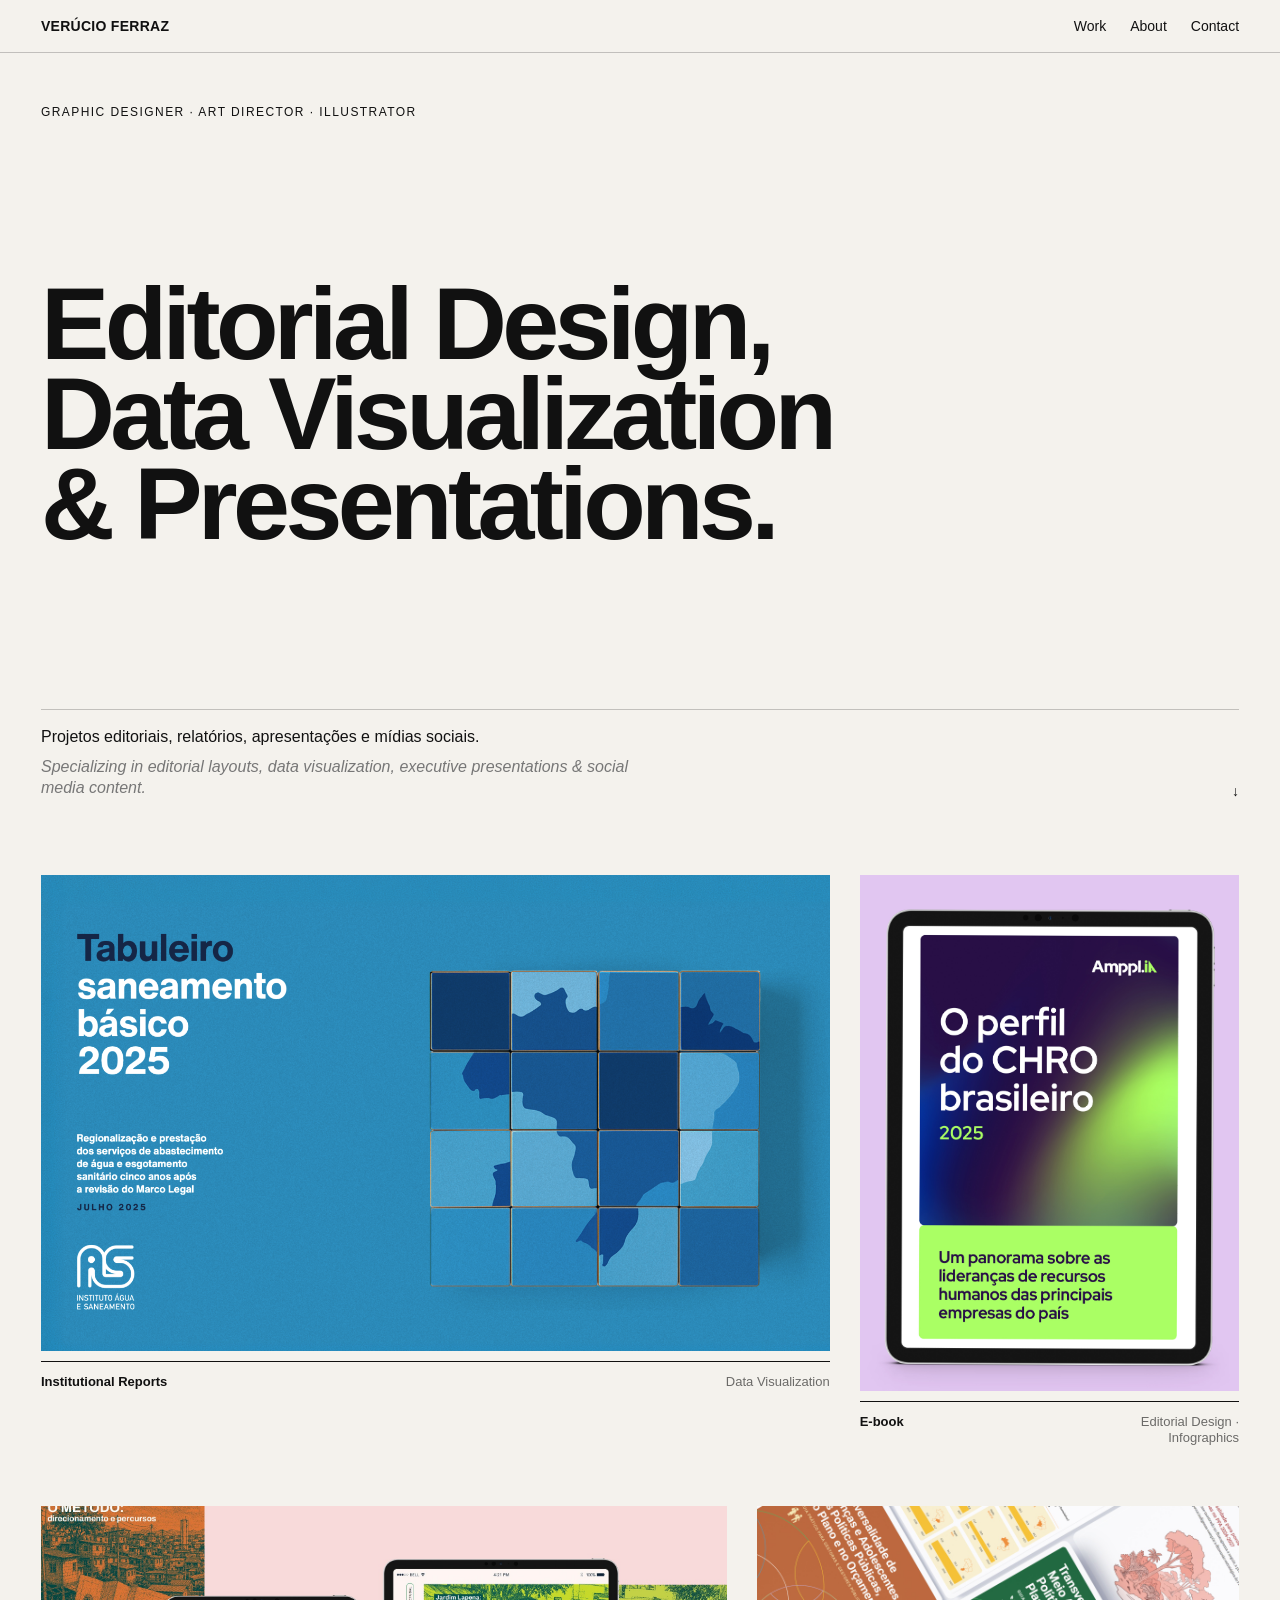
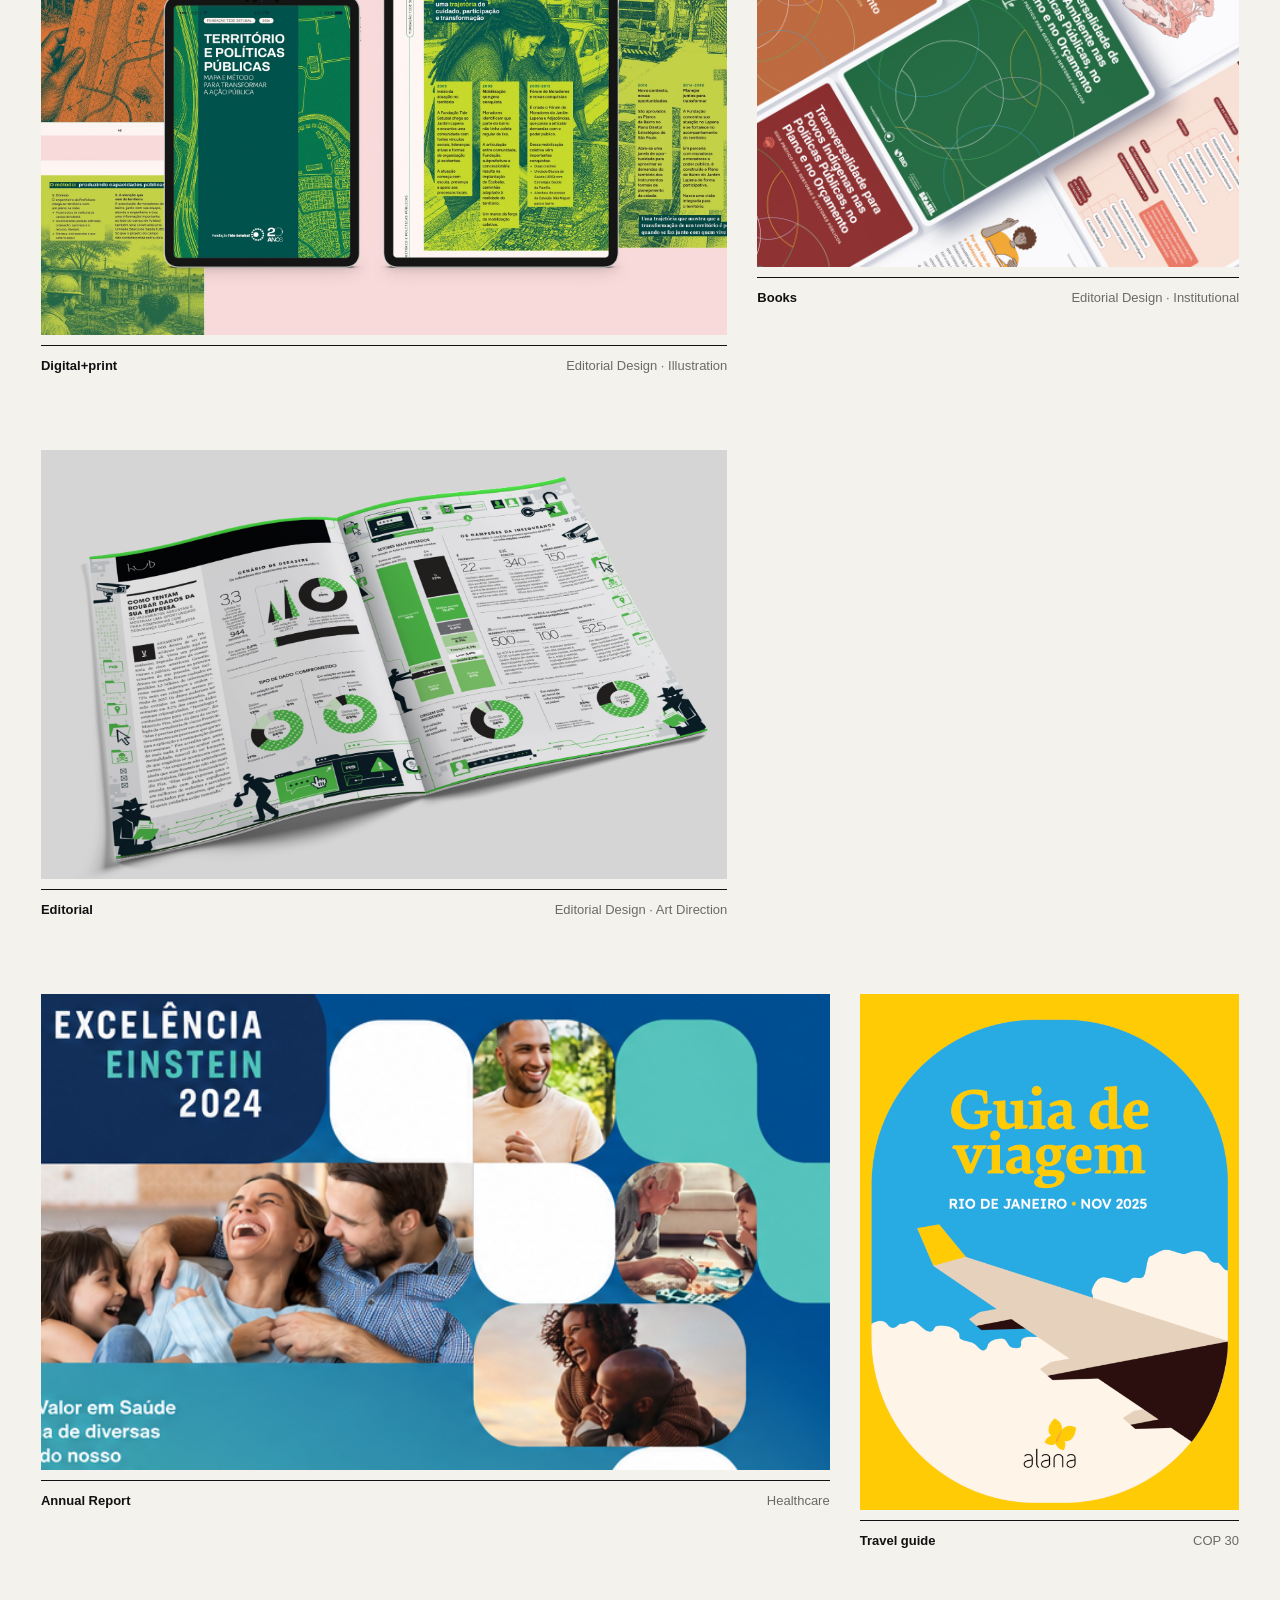
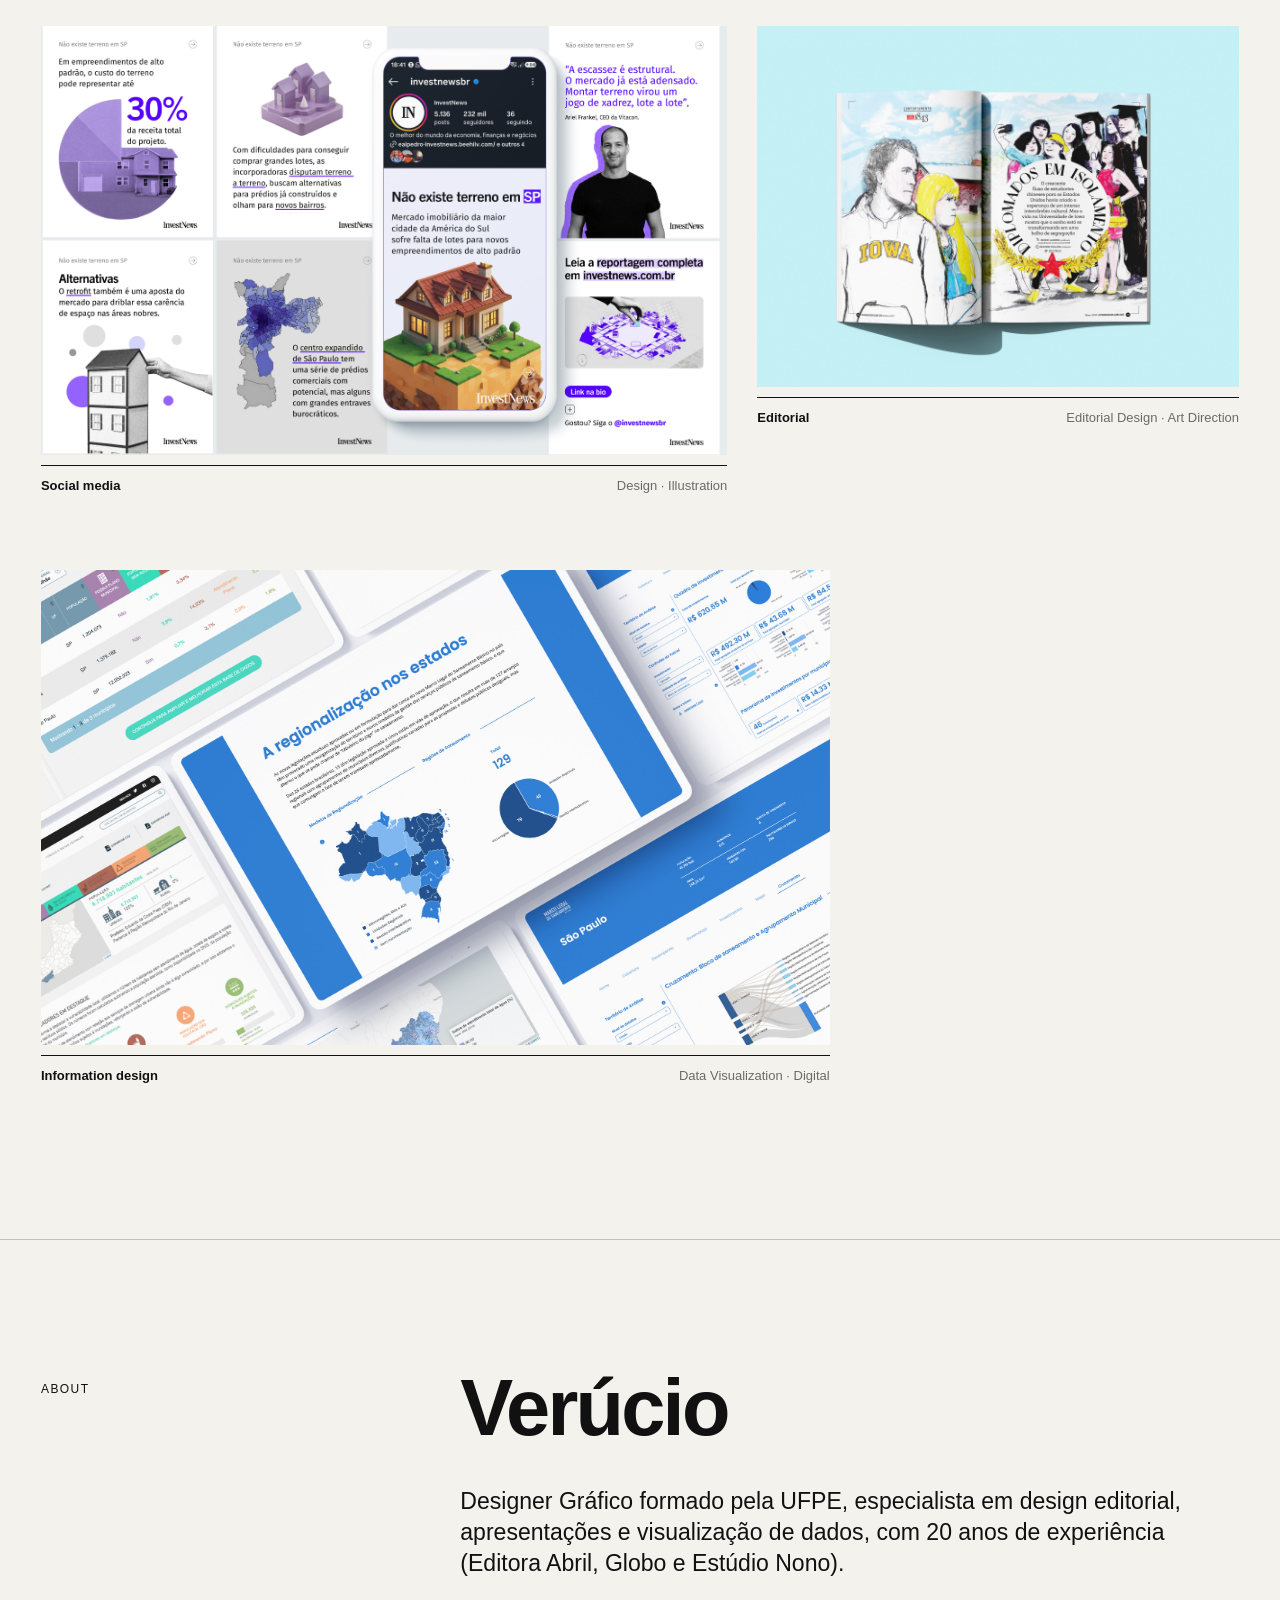
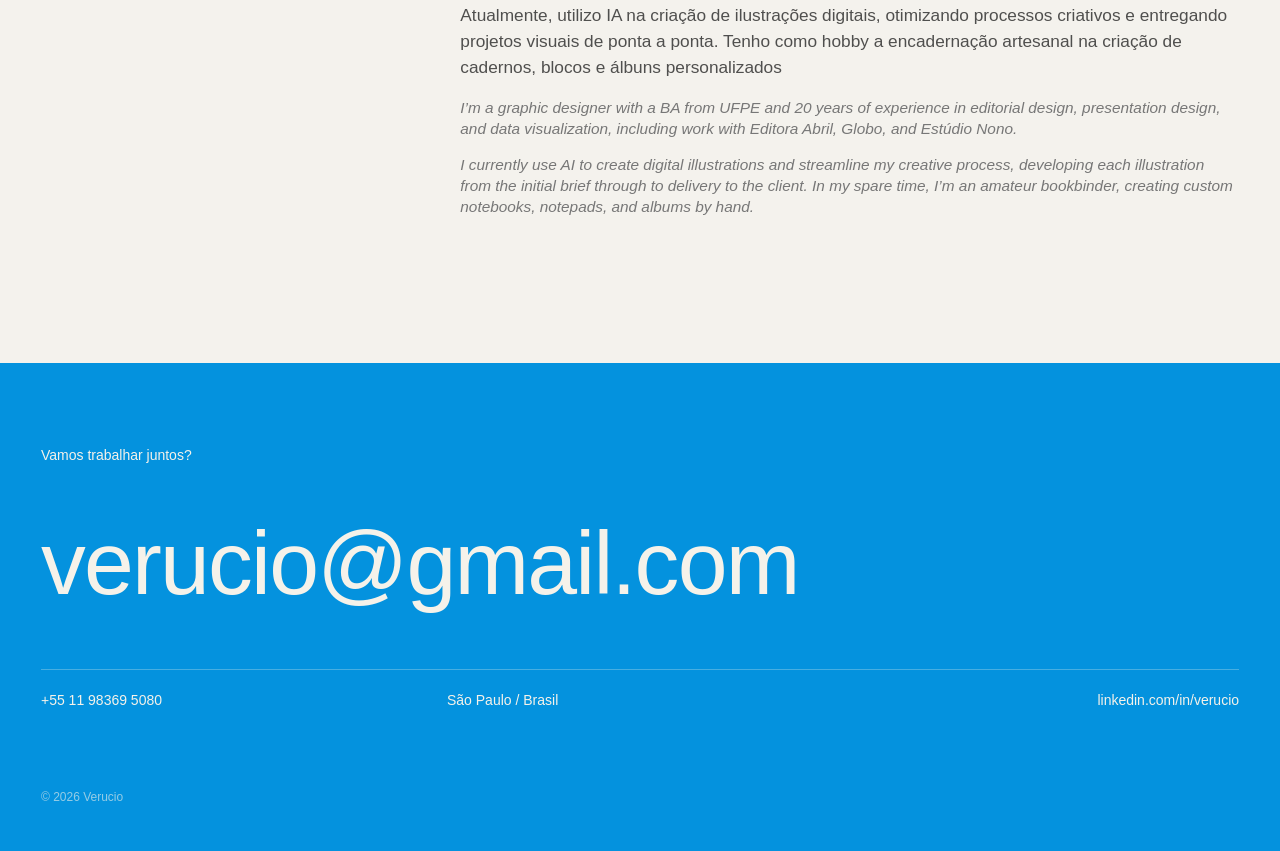
==== commit 5338ef34: "Update index.html" ====
--- a/index.html
+++ b/index.html
@@ -16,7 +16,7 @@
   <main id="top">
     <section class="hero hero-v7">
       <p class="eyebrow">Graphic Designer · Art Director · Illustrator</p>
-      <h1>Visual Communication,<br>Information Design<br>& social media.</h1>
+      <h1>Editorial Design,<br>Data Visualization<br>& Presentations.</h1>
       <div class="hero-foot">
          <div>
     <p>Projetos editoriais, relatórios, apresentações e mídias sociais.</p>
@@ -175,11 +175,16 @@
       <div>
         <h2>Verúcio</h2>
         <p>Designer Gráfico formado pela UFPE, especialista em design editorial, apresentações e visualização de dados, com 20 anos de experiência (Editora Abril, Globo e Estúdio Nono).</p>
-        <p class="about-secondary">Trabalho híbrido ou remoto, combinando direção de arte estratégica e inovação tecnológica. Atualmente, utilizo IA na criação de ilustrações digitais, otimizando processos criativos e entregando projetos visuais de ponta a ponta.</p>
+        <p class="about-secondary">Atualmente, utilizo IA na criação de ilustrações digitais, otimizando processos criativos e entregando projetos visuais de ponta a ponta. Tenho como hobby a encadernação artesanal na criação de cadernos, blocos e álbuns personalizados</p>
         
-      </p>Tenho como hobby a encadernação artesanal na criação de cadernos, blocos e álbuns personalizados.
-        </p>
-     
+    <p style="color:#777; font-style:italic; font-size:clamp(15px,1.2vw,19px);">
+  I’m a graphic designer with a BA from UFPE and 20 years of experience in editorial design, presentation design, and data visualization, including work with Editora Abril, Globo, and Estúdio Nono.
+</p>
+
+<p style="color:#777; font-style:italic; font-size:clamp(15px,1.2vw,19px);">
+  I currently use AI to create digital illustrations and streamline my creative process, developing each illustration from the initial brief through to delivery to the client. In my spare time, I’m an amateur bookbinder, creating custom notebooks, notepads, and albums by hand.
+</p>
+       
       </div>
     </section>
   </main>
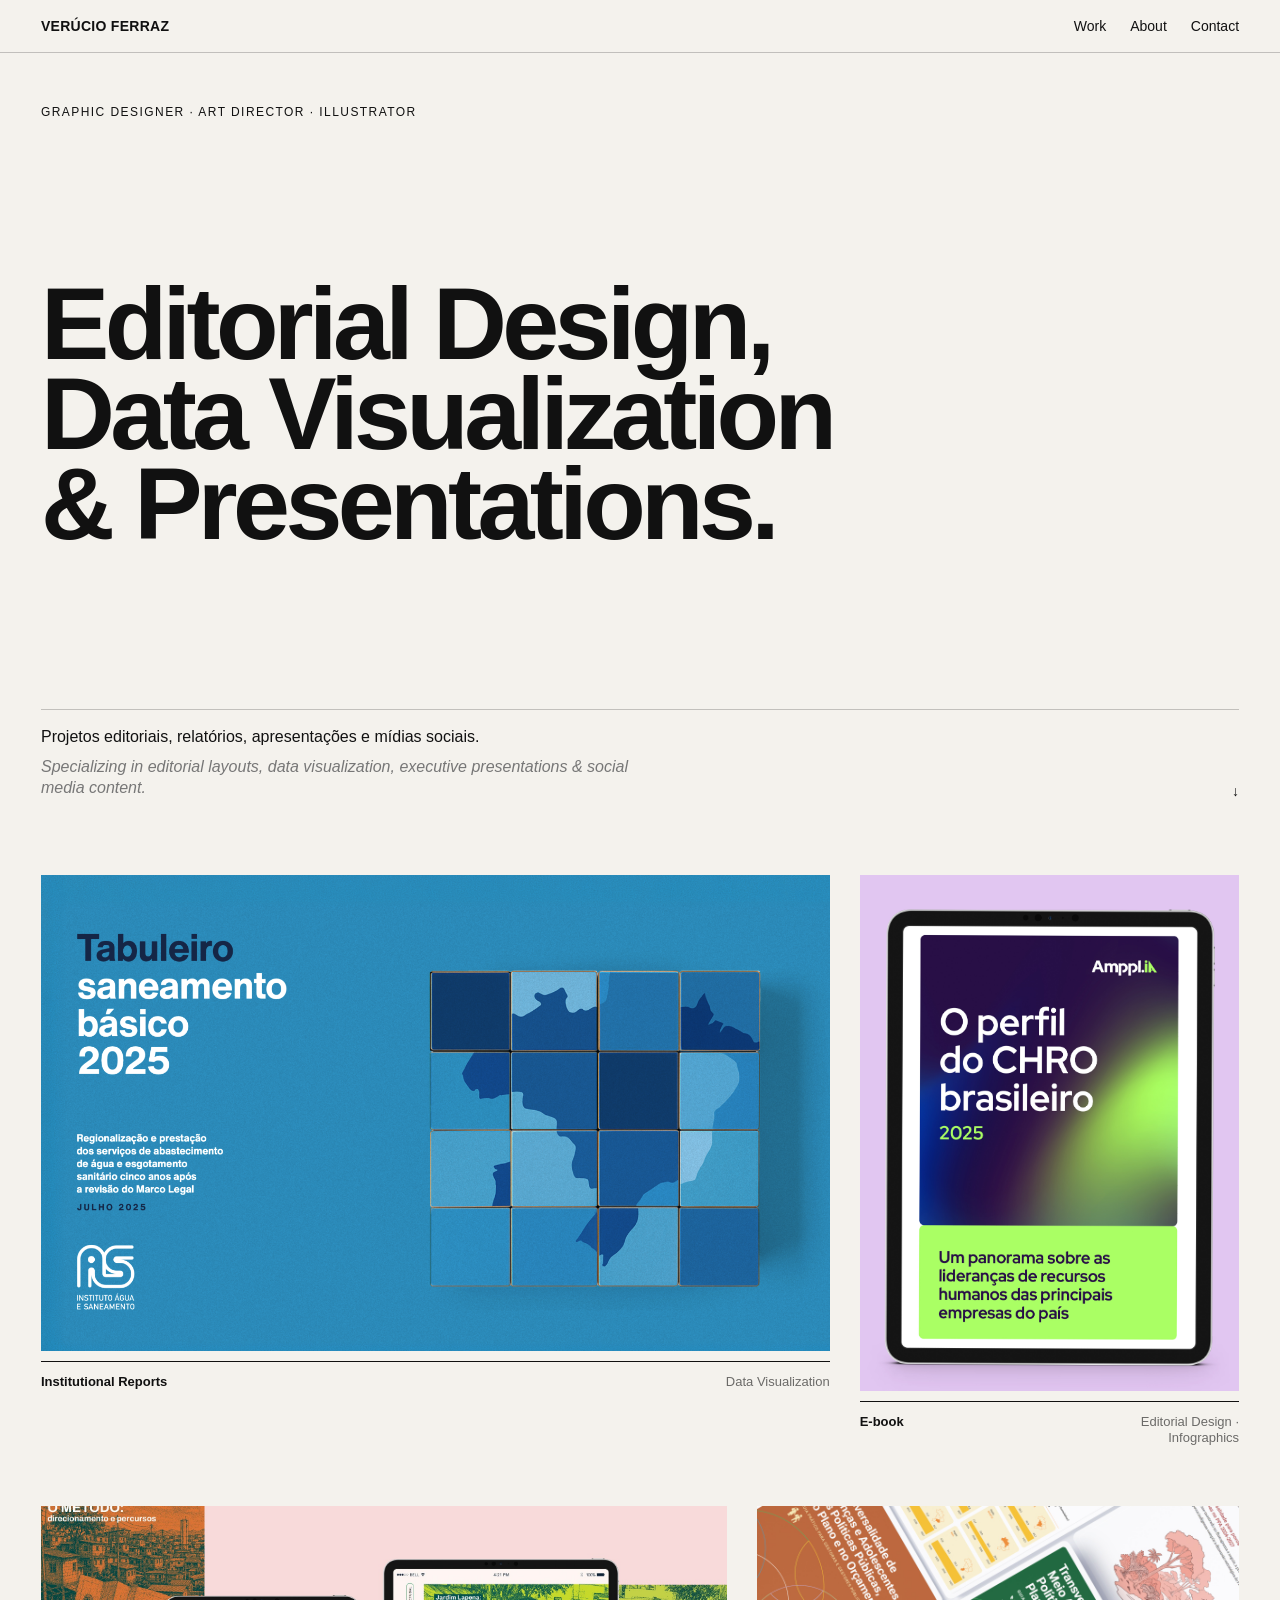
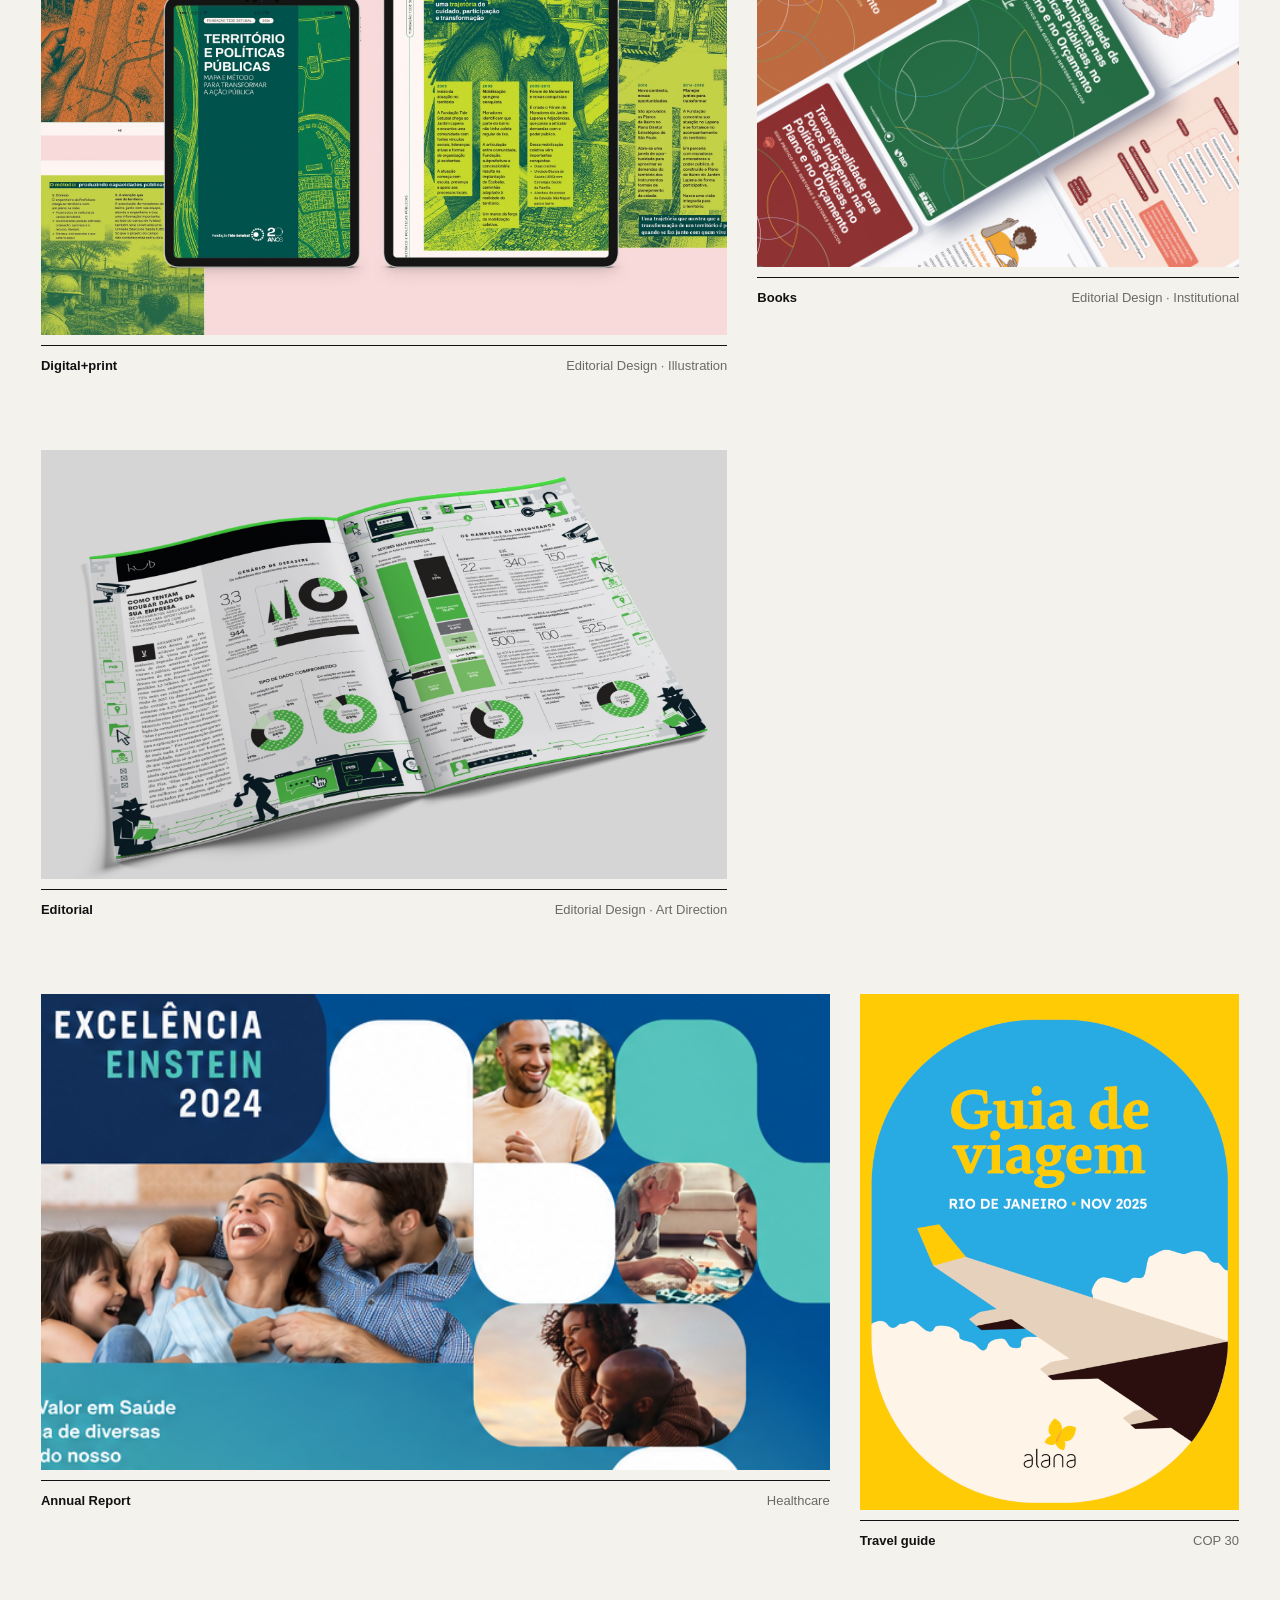
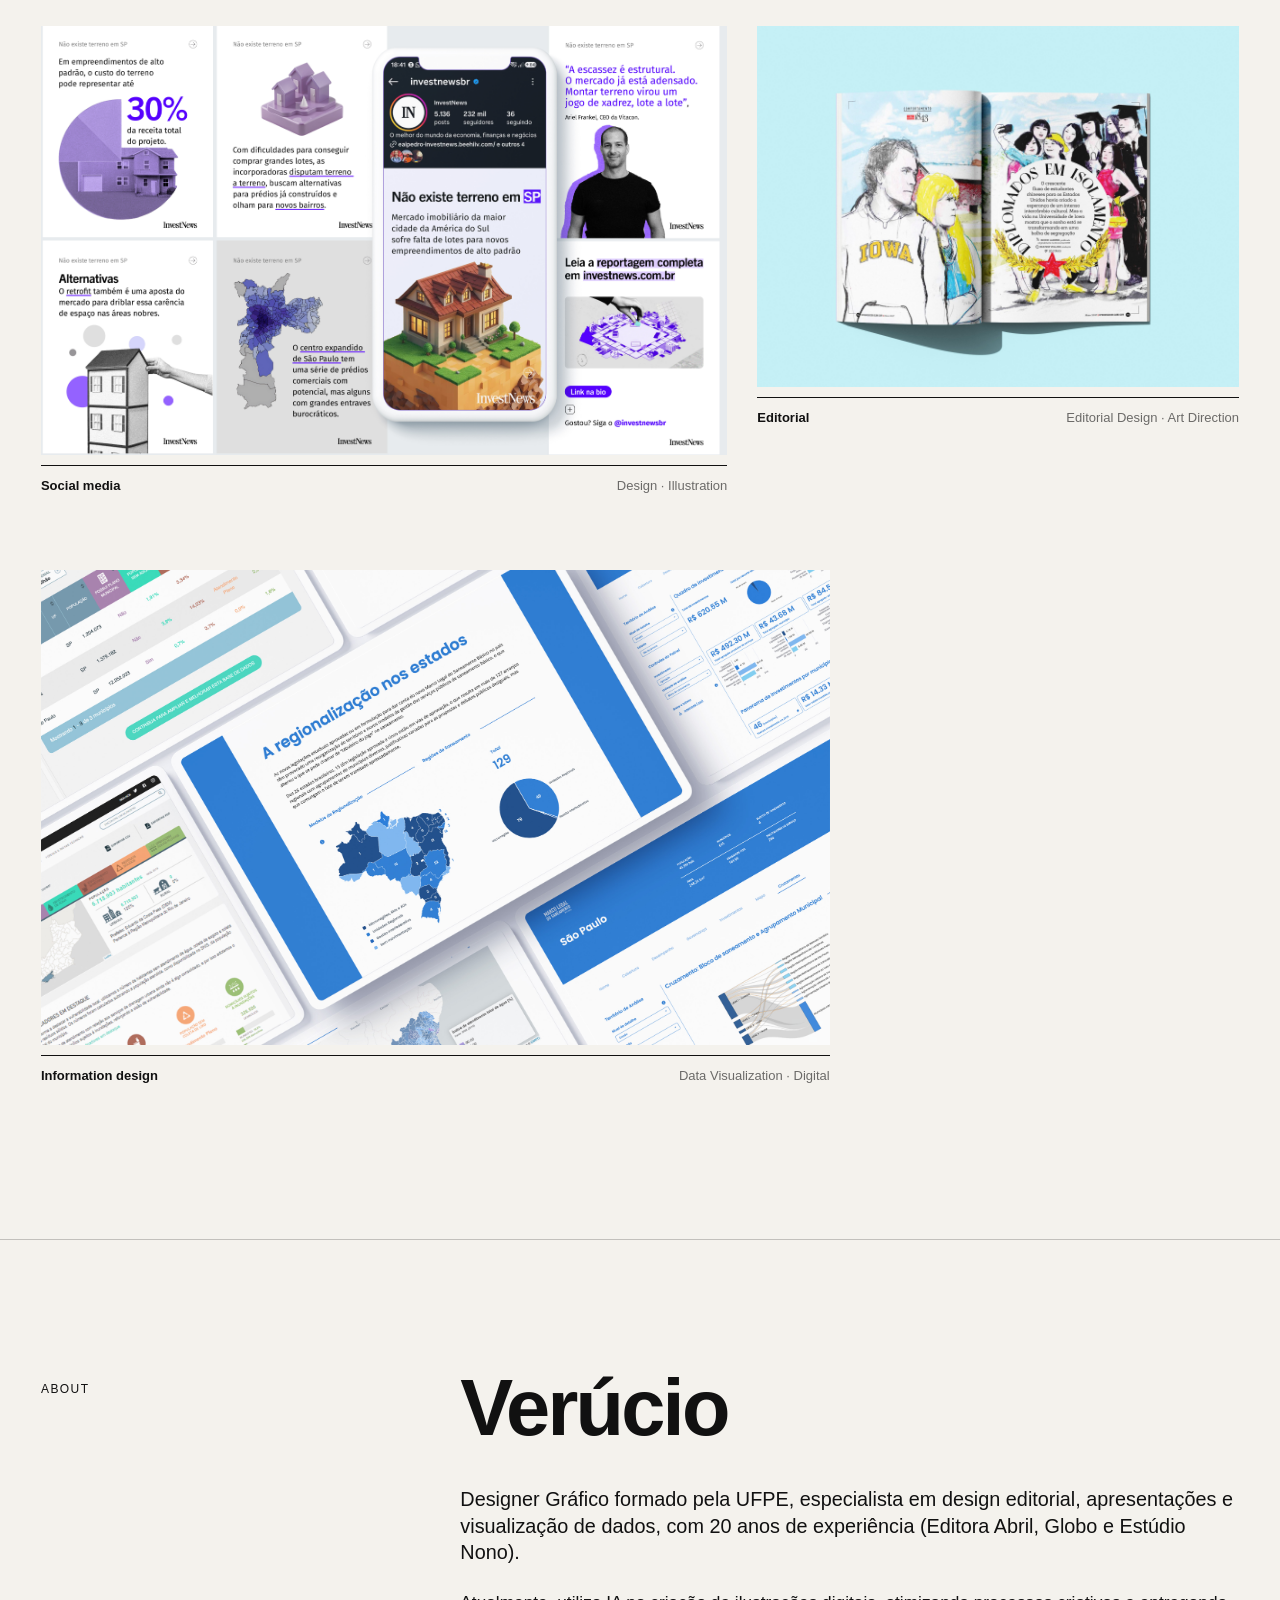
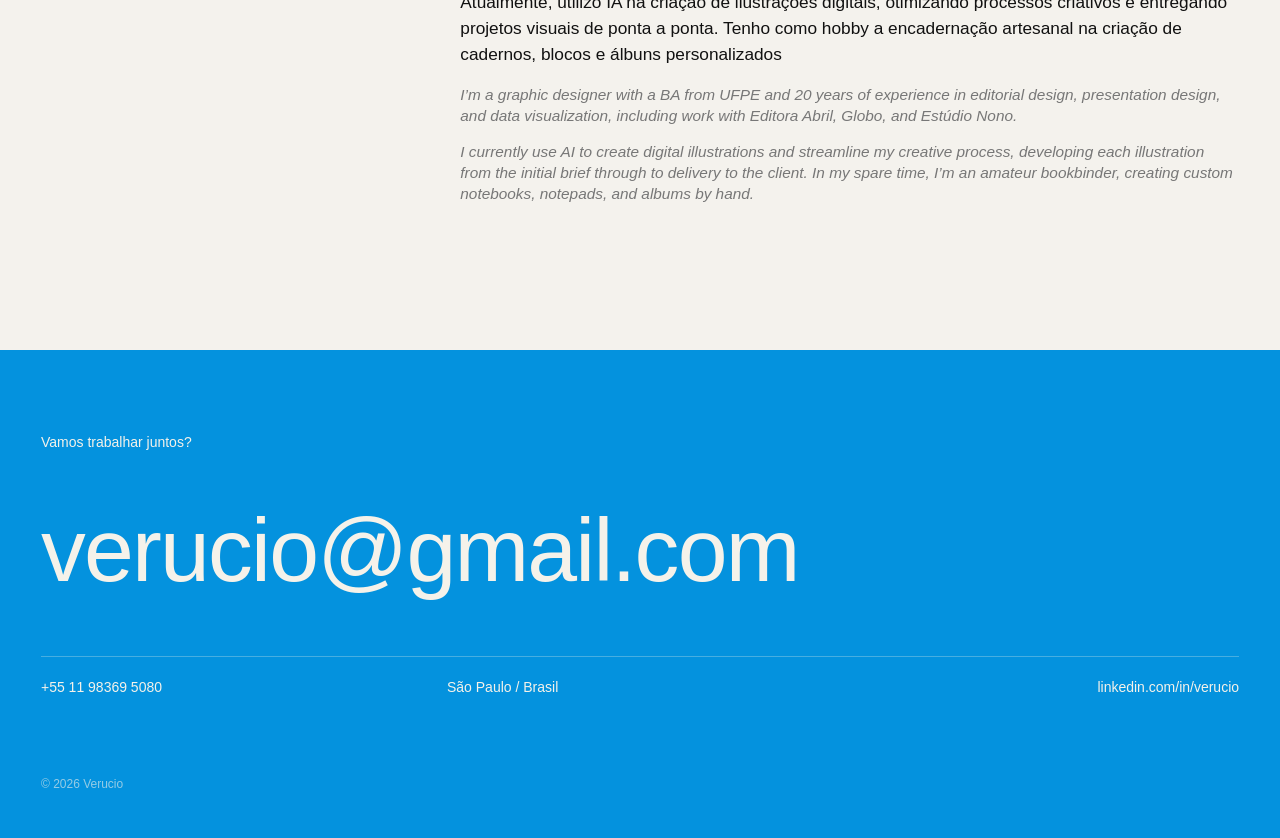
==== commit 7dc78dac: "Adjust font size for About section description Updated paragraph font size for better responsiveness" ====
--- a/index.html
+++ b/index.html
@@ -174,7 +174,7 @@
       <p class="section-label">About</p>
       <div>
         <h2>Verúcio</h2>
-        <p>Designer Gráfico formado pela UFPE, especialista em design editorial, apresentações e visualização de dados, com 20 anos de experiência (Editora Abril, Globo e Estúdio Nono).</p>
+        <p style="font-size:clamp(17px,1.55vw,24px);">Designer Gráfico formado pela UFPE, especialista em design editorial, apresentações e visualização de dados, com 20 anos de experiência (Editora Abril, Globo e Estúdio Nono).</p>
         <p class="about-secondary">Atualmente, utilizo IA na criação de ilustrações digitais, otimizando processos criativos e entregando projetos visuais de ponta a ponta. Tenho como hobby a encadernação artesanal na criação de cadernos, blocos e álbuns personalizados</p>
         
     <p style="color:#777; font-style:italic; font-size:clamp(15px,1.2vw,19px);">
--- a/style.css
+++ b/style.css
@@ -48,7 +48,7 @@
 .art-ias img{object-fit:cover;transform:scale(1)}
 .art-ias:hover img{transform:scale(1.012)}
 
-.about{padding:130px var(--pad);border-top:1px solid var(--line);display:grid;grid-template-columns:4fr 8fr;gap:30px}.about h2{font-size:clamp(42px,6.2vw,92px);line-height:.95;letter-spacing:-.035em;margin:0 0 40px;max-width:1000px}.about div>p{font-size:clamp(18px,1.8vw,27px);line-height:1.35;max-width:850px}.about-secondary{margin-top:24px!important;font-size:clamp(16px,1.35vw,21px)!important;line-height:1.5!important;opacity:.72}
+.about{padding:130px var(--pad);border-top:1px solid var(--line);display:grid;grid-template-columns:4fr 8fr;gap:30px}.about h2{font-size:clamp(42px,6.2vw,92px);line-height:.95;letter-spacing:-.035em;margin:0 0 40px;max-width:1000px}.about div>p{font-size:clamp(18px,1.8vw,27px);line-height:1.35;max-width:850px}.about-secondary{margin-top:24px!important;font-size:clamp(15px,1.35vw,19px)!important;line-height:1.5!important;opacity:1}
 footer{background:#0492de;color:#f5f2ea;padding:70px var(--pad) 35px}footer>p:first-child{font-size:14px}.email{display:inline-block;font-size:clamp(38px,7vw,108px);letter-spacing:-.02em;margin:35px 0 54px}
 .contact-details{border-top:1px solid rgba(245,242,234,.28);padding:22px 0 70px;display:grid;grid-template-columns:1fr 1fr 1fr;gap:20px;font-size:14px}.contact-details a:last-child{text-align:right}.small{font-size:12px;opacity:.6}
 
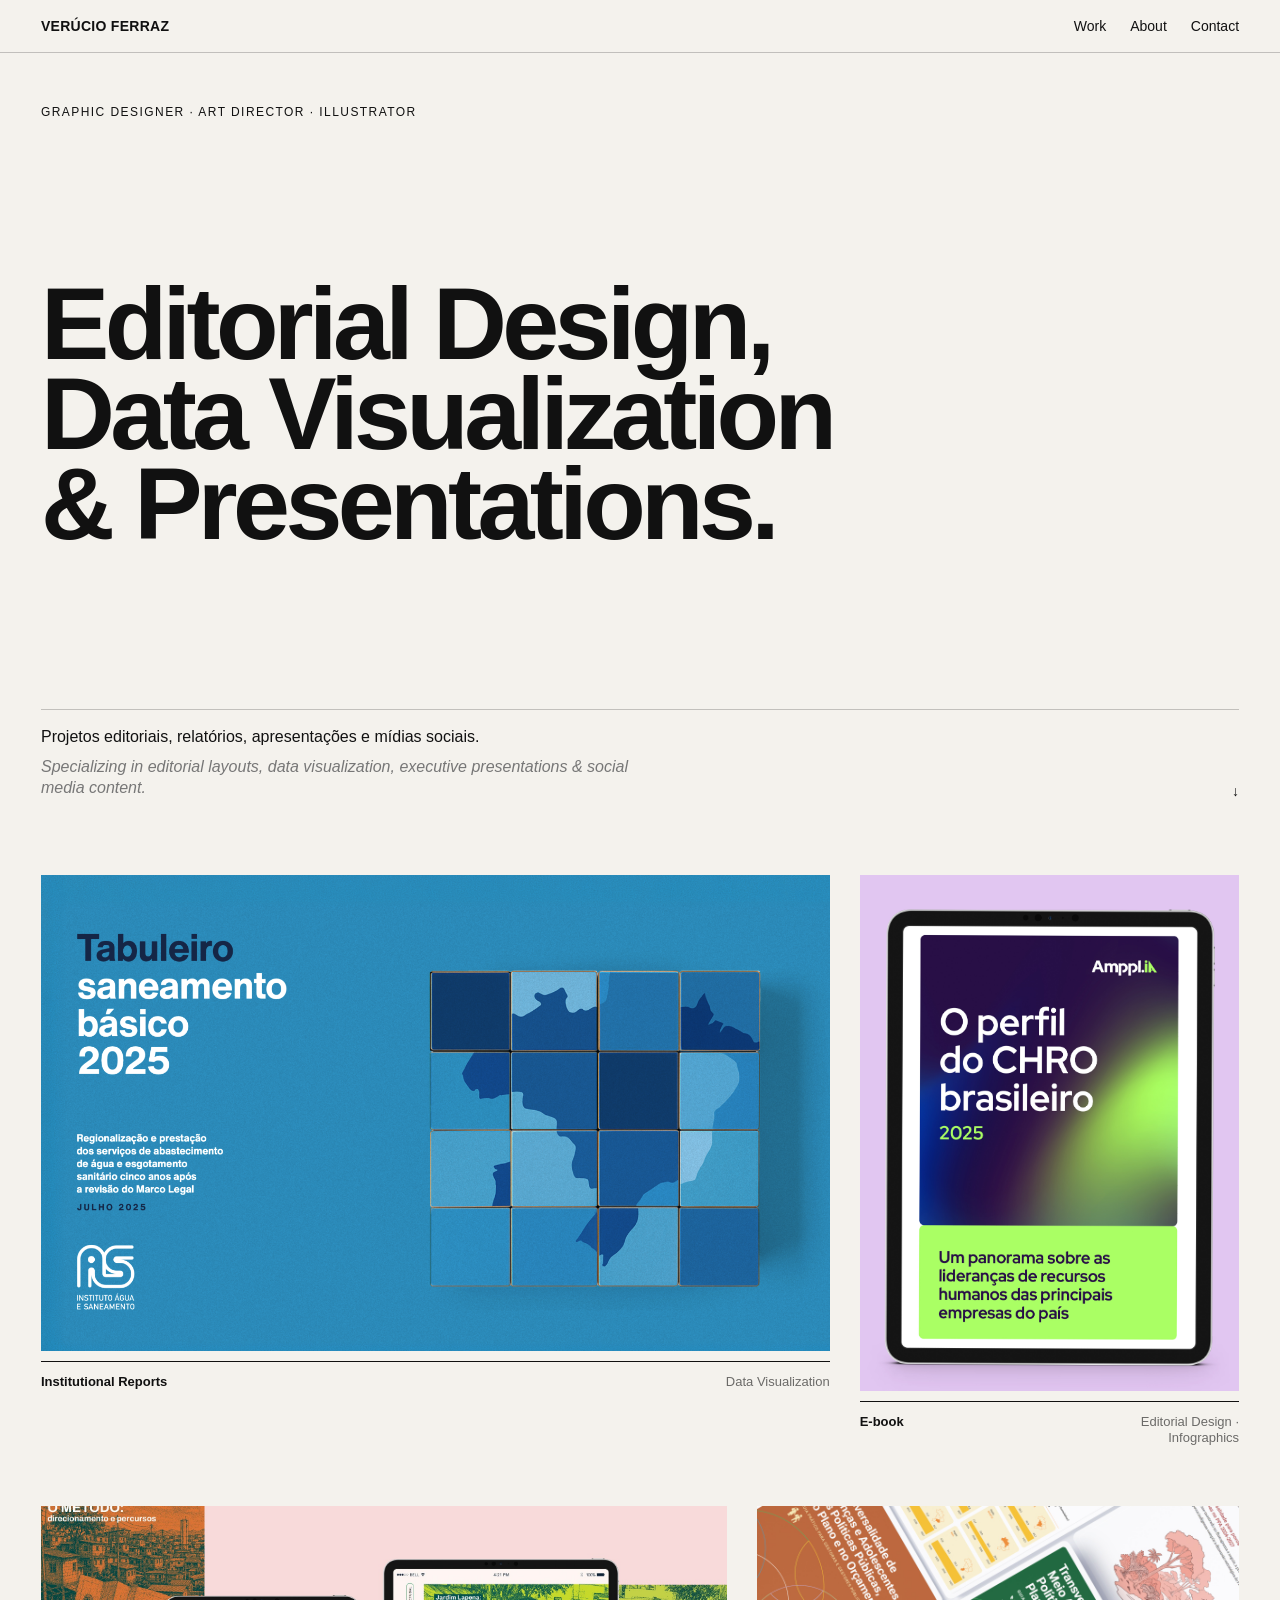
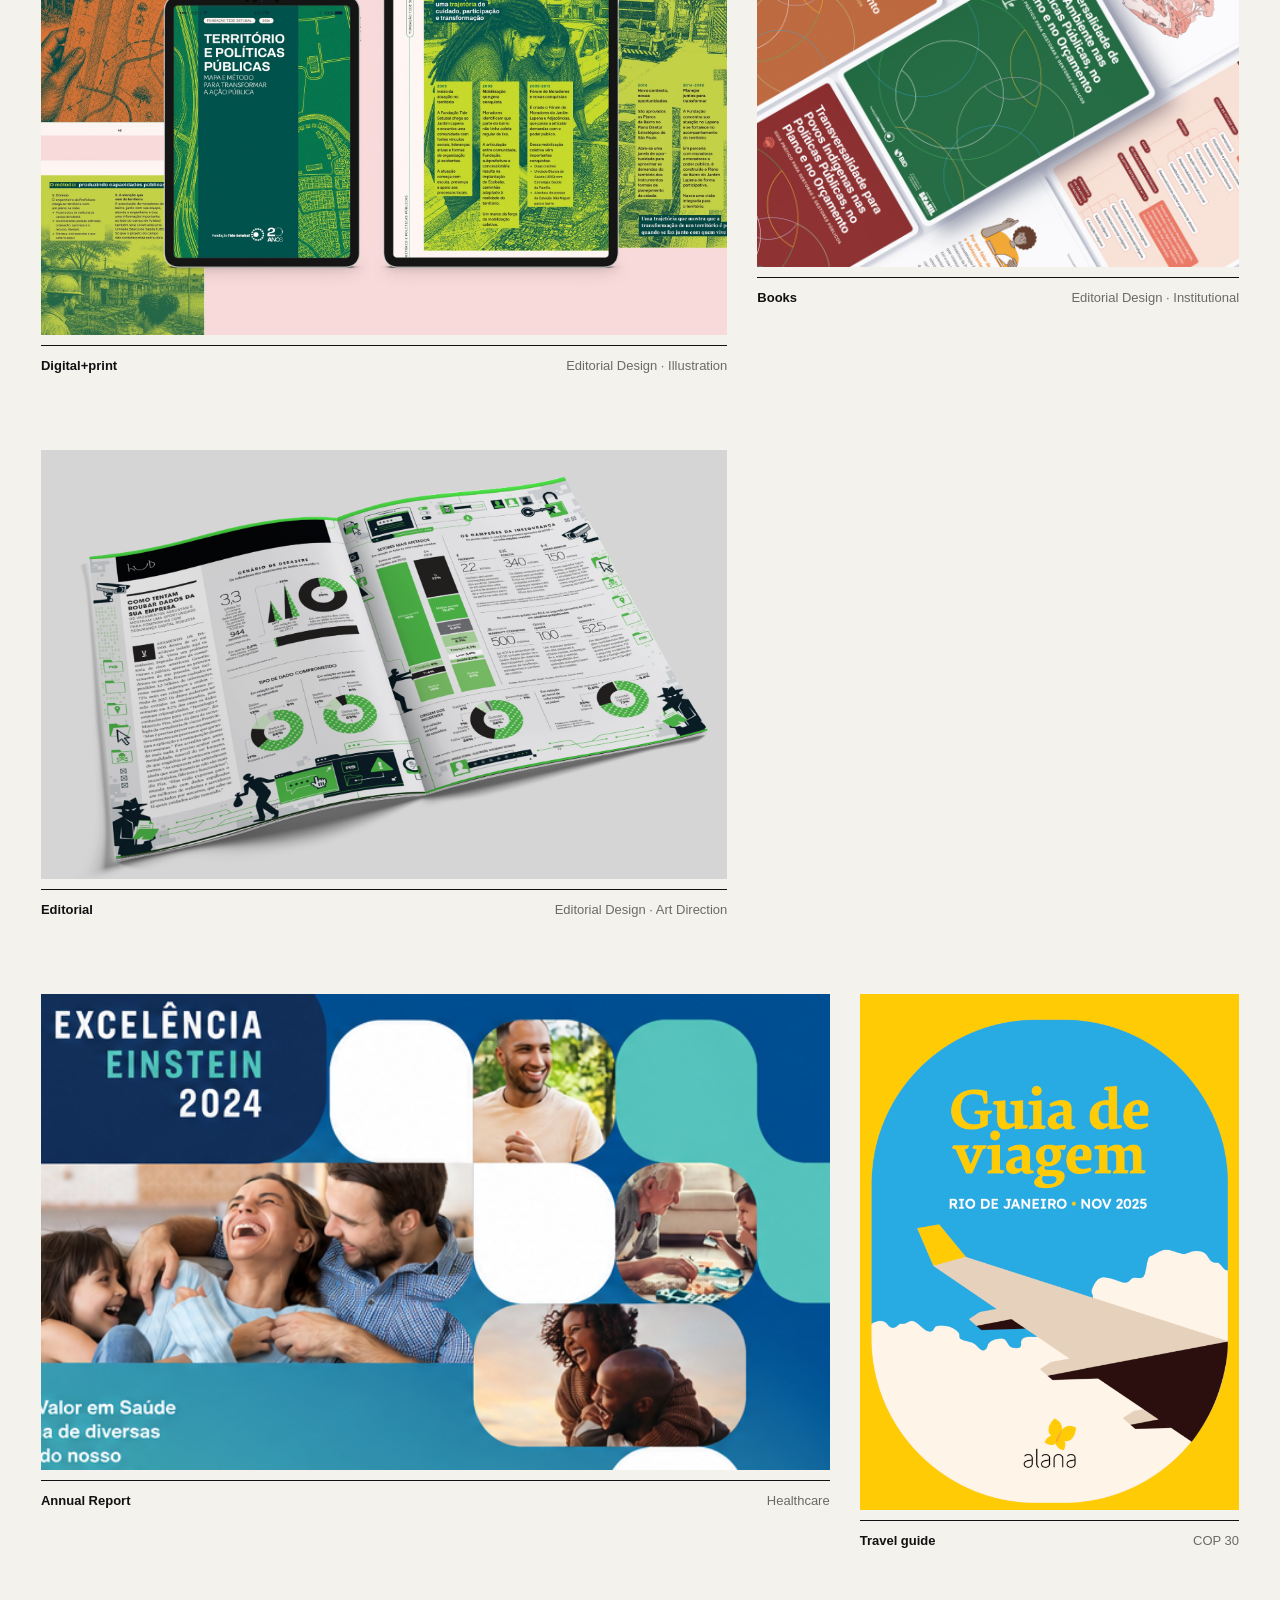
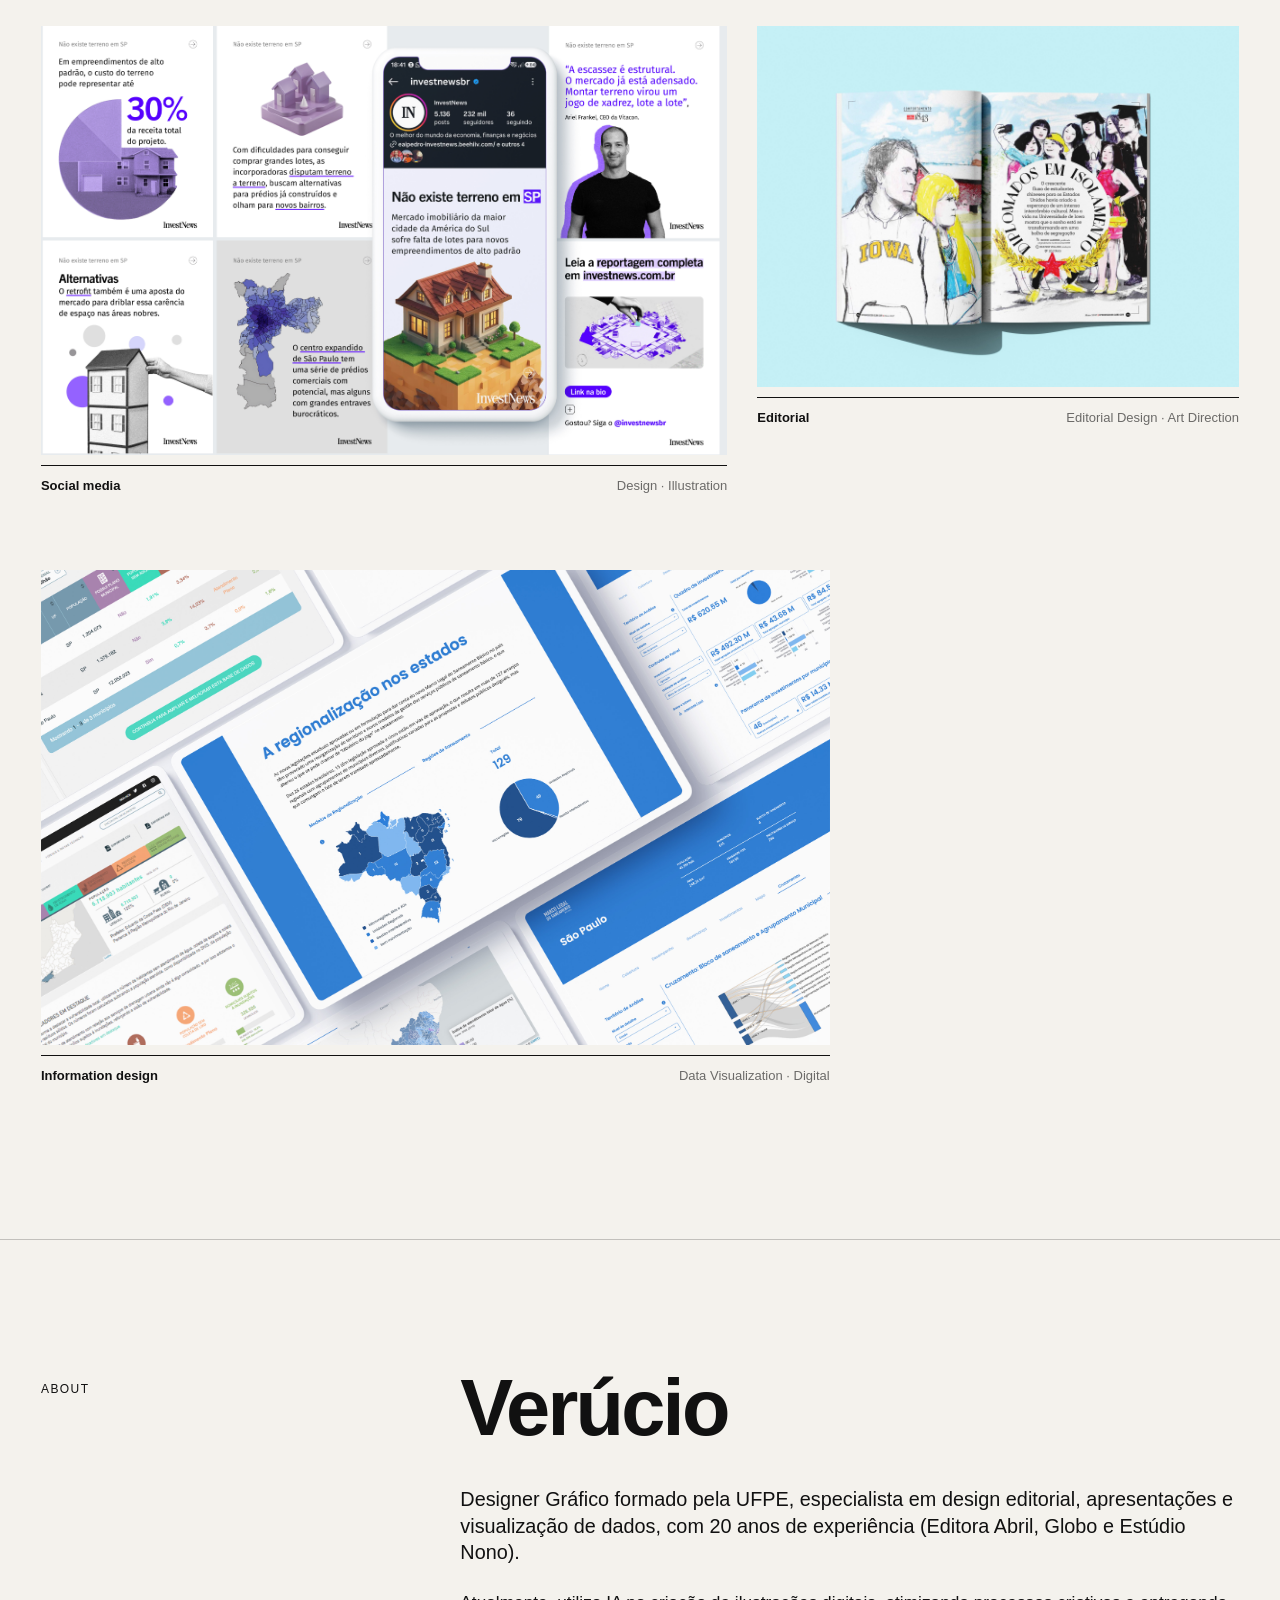
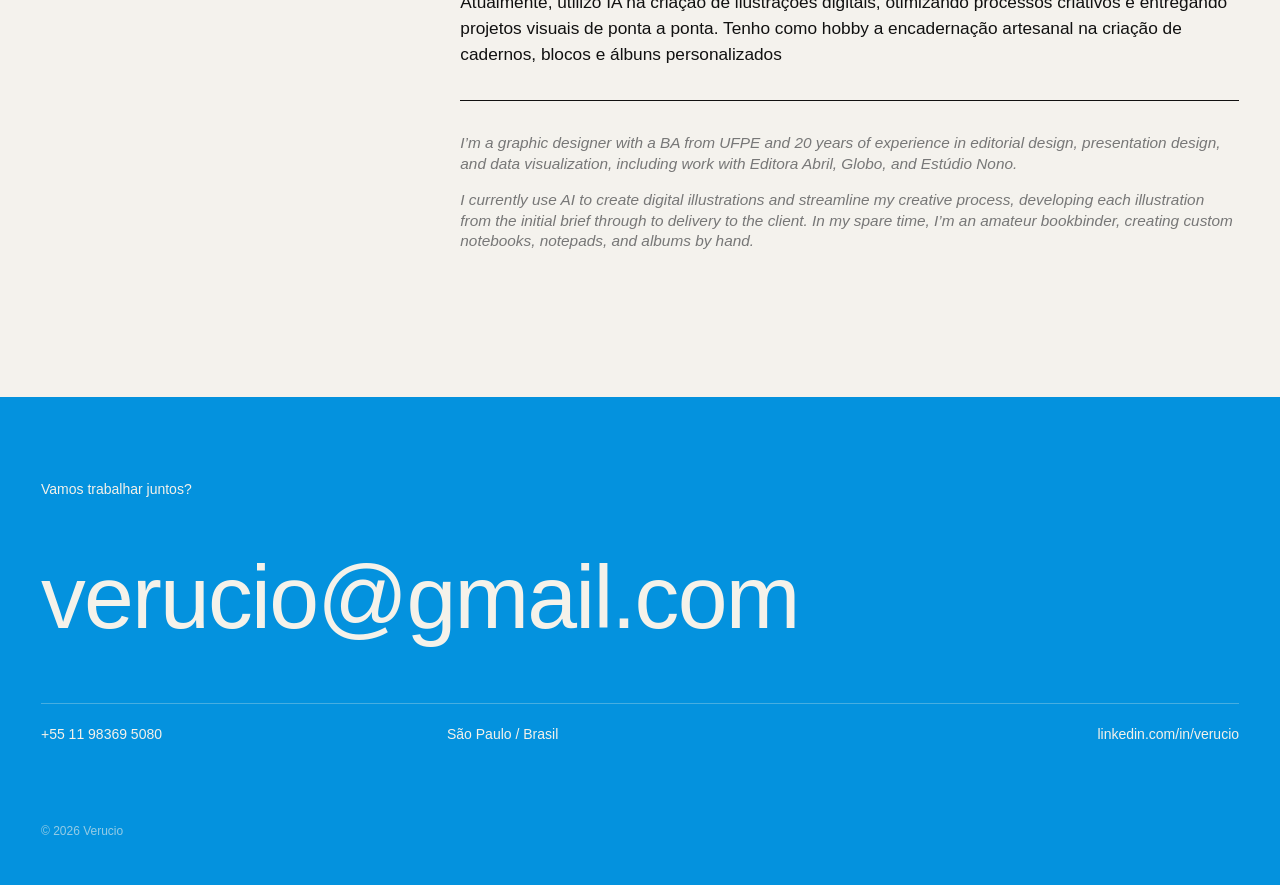
==== commit 4979c8d4: "Add horizontal rule in the about section Added horizontal rule for visual separation in the about se" ====
--- a/index.html
+++ b/index.html
@@ -176,7 +176,9 @@
         <h2>Verúcio</h2>
         <p style="font-size:clamp(17px,1.55vw,24px);">Designer Gráfico formado pela UFPE, especialista em design editorial, apresentações e visualização de dados, com 20 anos de experiência (Editora Abril, Globo e Estúdio Nono).</p>
         <p class="about-secondary">Atualmente, utilizo IA na criação de ilustrações digitais, otimizando processos criativos e entregando projetos visuais de ponta a ponta. Tenho como hobby a encadernação artesanal na criação de cadernos, blocos e álbuns personalizados</p>
-        
+       
+    <hr style="border:0; border-top:1px solid #111; margin:32px 0;">
+ 
     <p style="color:#777; font-style:italic; font-size:clamp(15px,1.2vw,19px);">
   I’m a graphic designer with a BA from UFPE and 20 years of experience in editorial design, presentation design, and data visualization, including work with Editora Abril, Globo, and Estúdio Nono.
 </p>
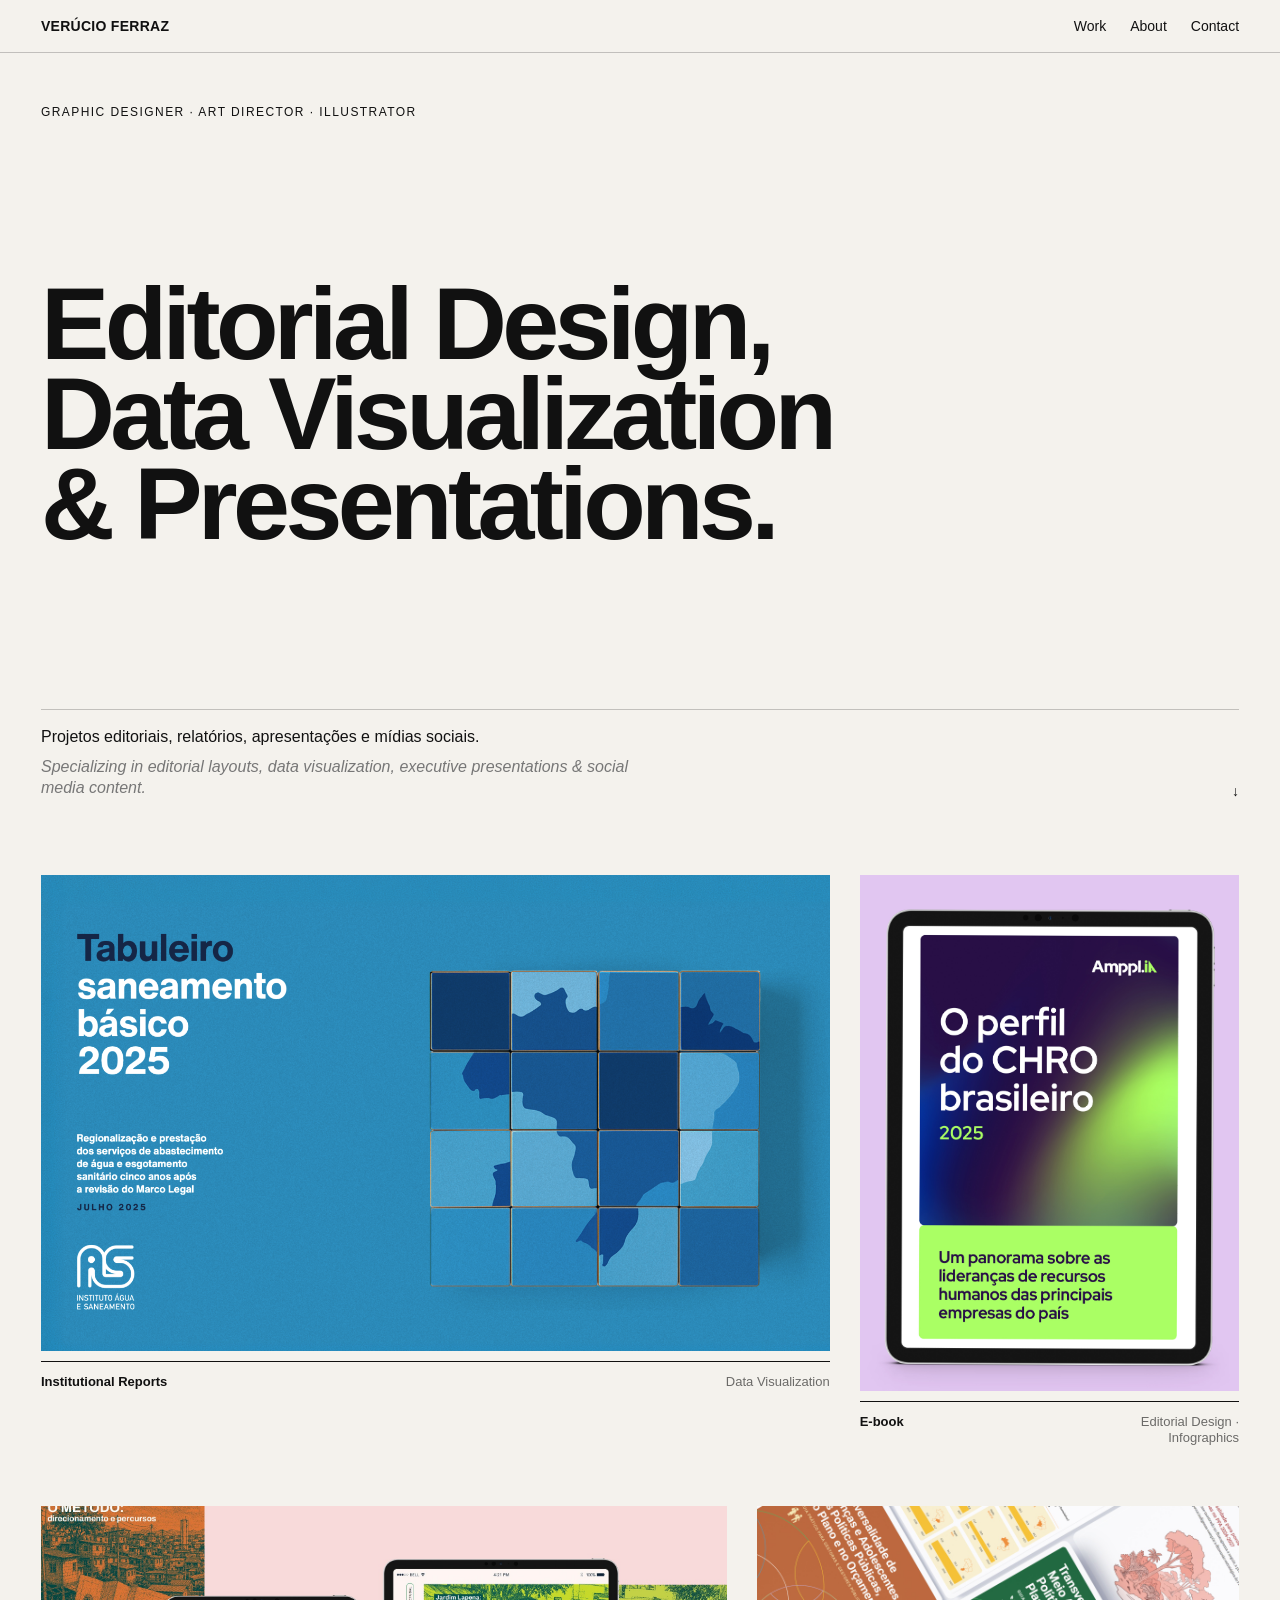
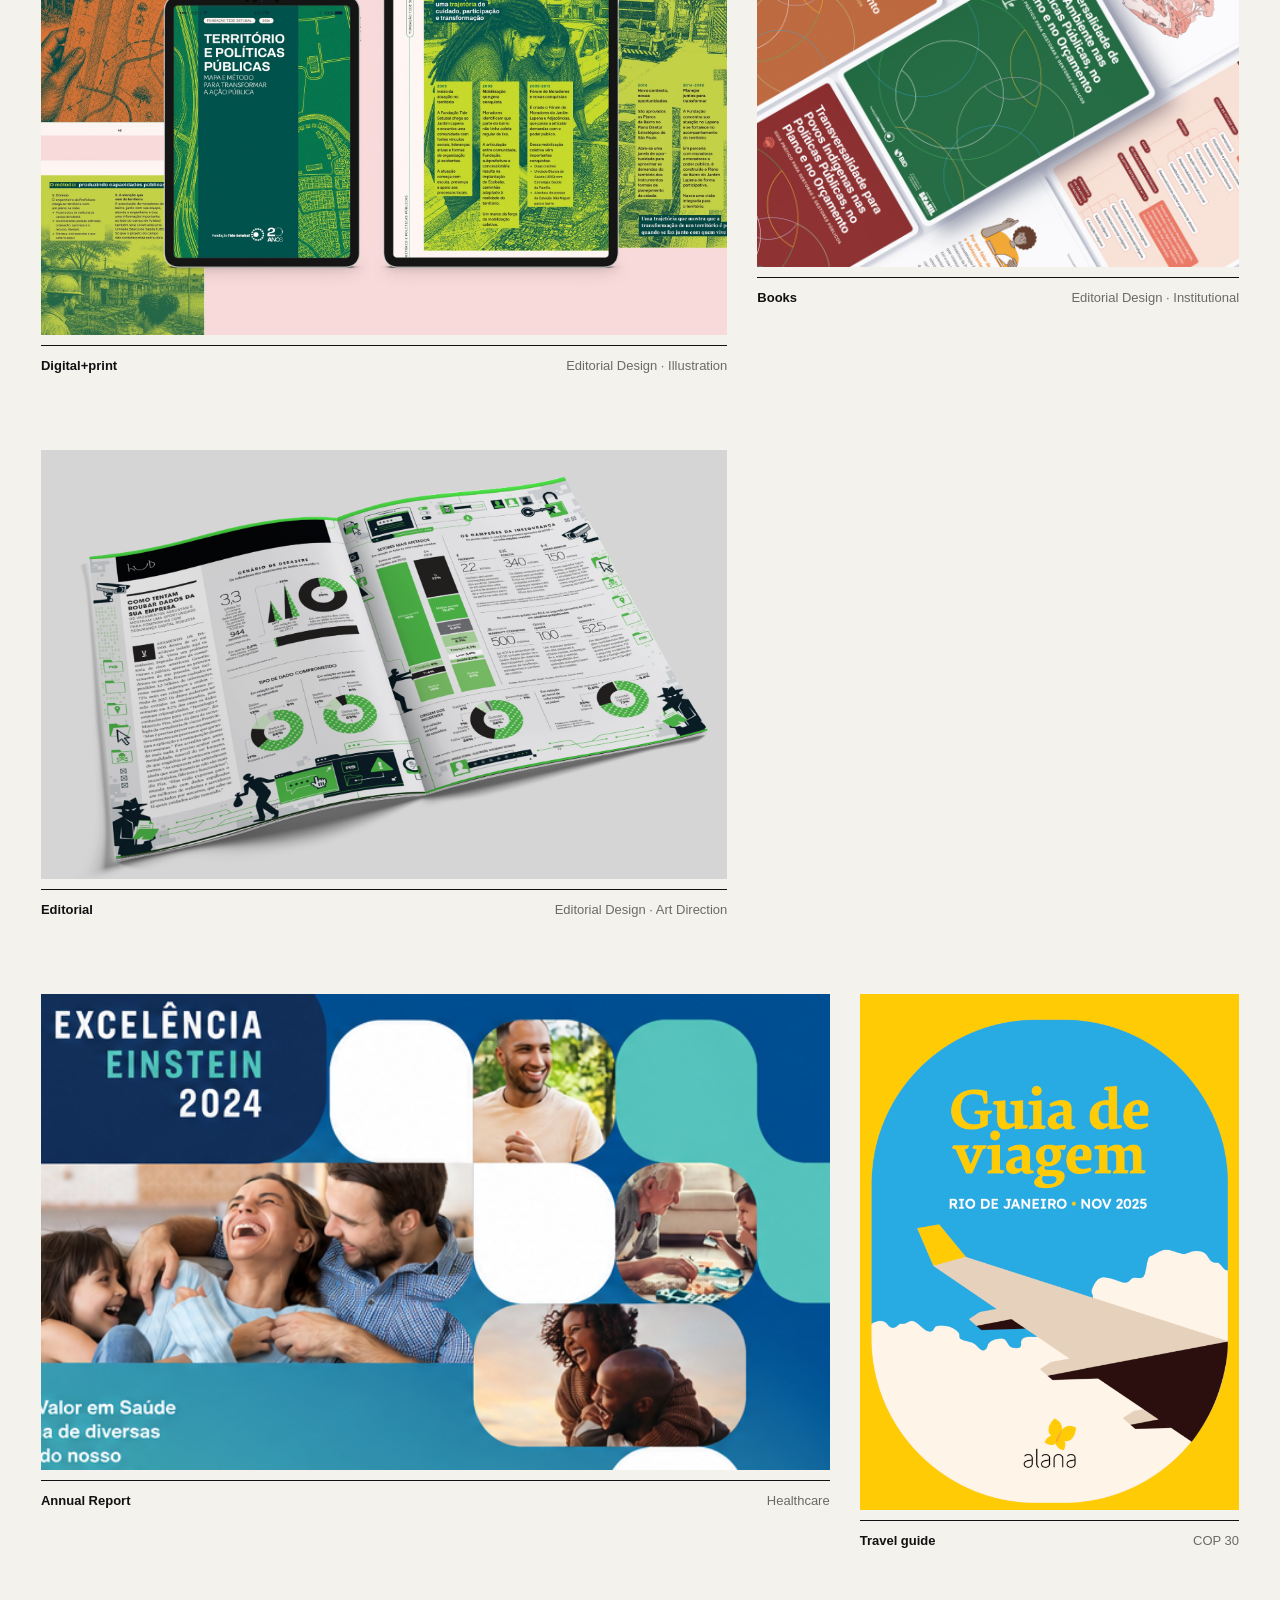
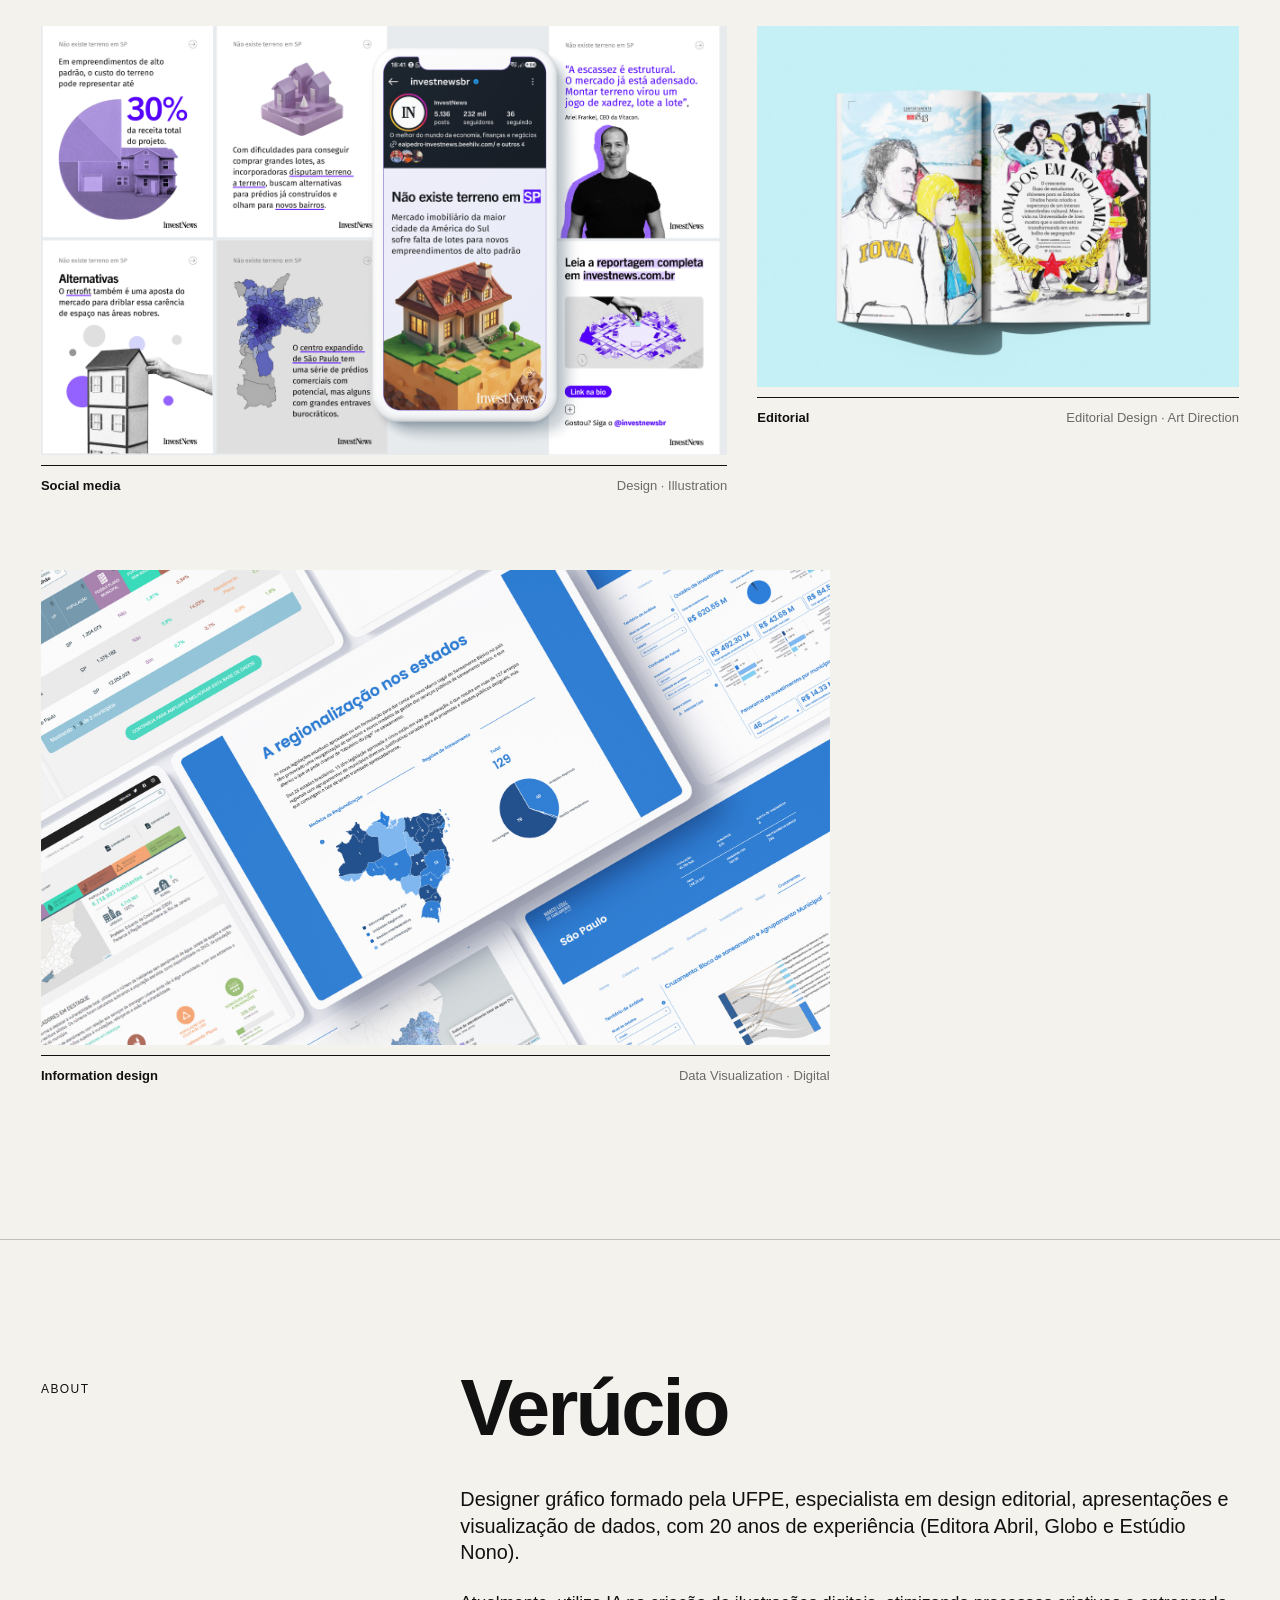
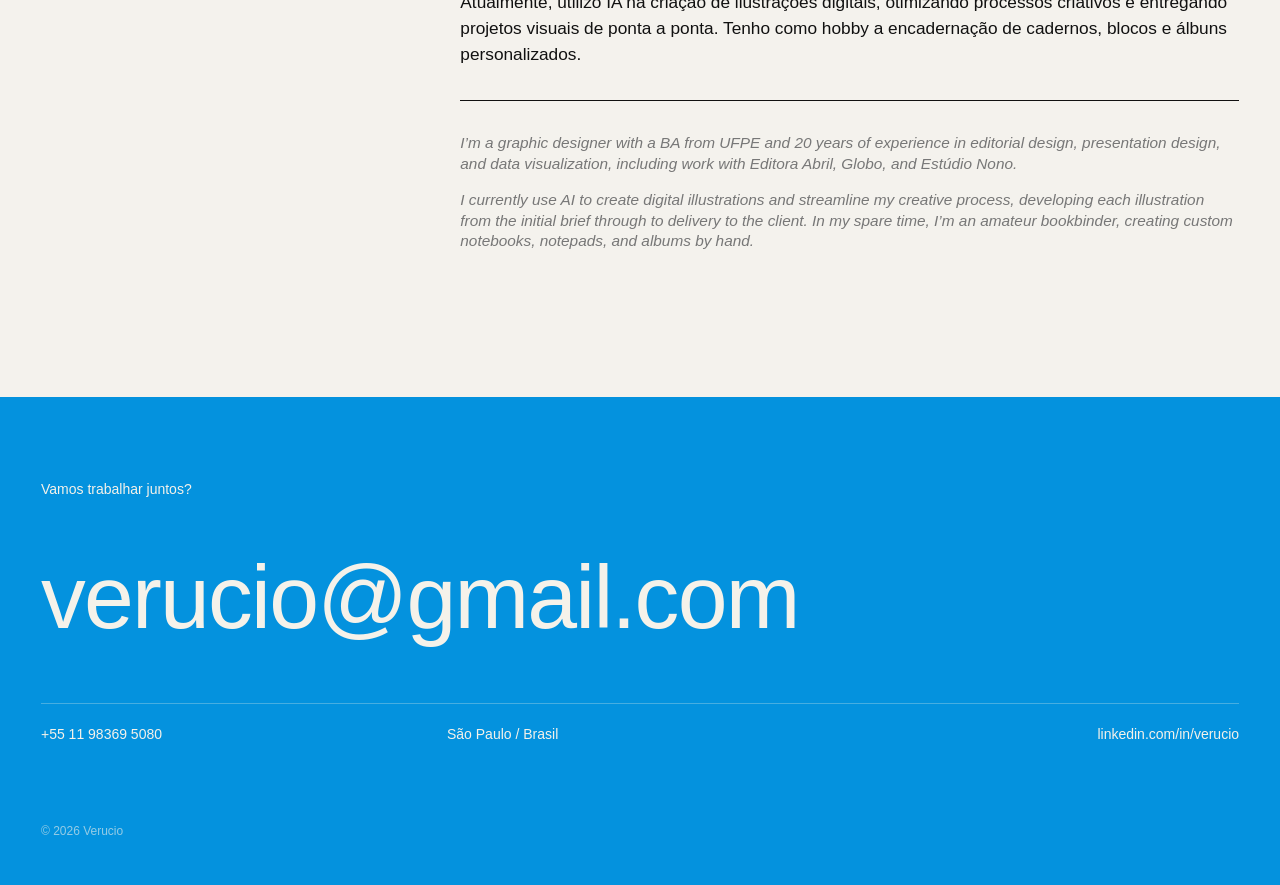
==== commit 3cd13ae8: "Fix typos in about section of index.html" ====
--- a/index.html
+++ b/index.html
@@ -174,8 +174,8 @@
       <p class="section-label">About</p>
       <div>
         <h2>Verúcio</h2>
-        <p style="font-size:clamp(17px,1.55vw,24px);">Designer Gráfico formado pela UFPE, especialista em design editorial, apresentações e visualização de dados, com 20 anos de experiência (Editora Abril, Globo e Estúdio Nono).</p>
-        <p class="about-secondary">Atualmente, utilizo IA na criação de ilustrações digitais, otimizando processos criativos e entregando projetos visuais de ponta a ponta. Tenho como hobby a encadernação artesanal na criação de cadernos, blocos e álbuns personalizados</p>
+        <p style="font-size:clamp(17px,1.55vw,24px);">Designer gráfico formado pela UFPE, especialista em design editorial, apresentações e visualização de dados, com 20 anos de experiência (Editora Abril, Globo e Estúdio Nono).</p>
+        <p class="about-secondary">Atualmente, utilizo IA na criação de ilustrações digitais, otimizando processos criativos e entregando projetos visuais de ponta a ponta. Tenho como hobby a encadernação de cadernos, blocos e álbuns personalizados.</p>
        
     <hr style="border:0; border-top:1px solid #111; margin:32px 0;">
  
